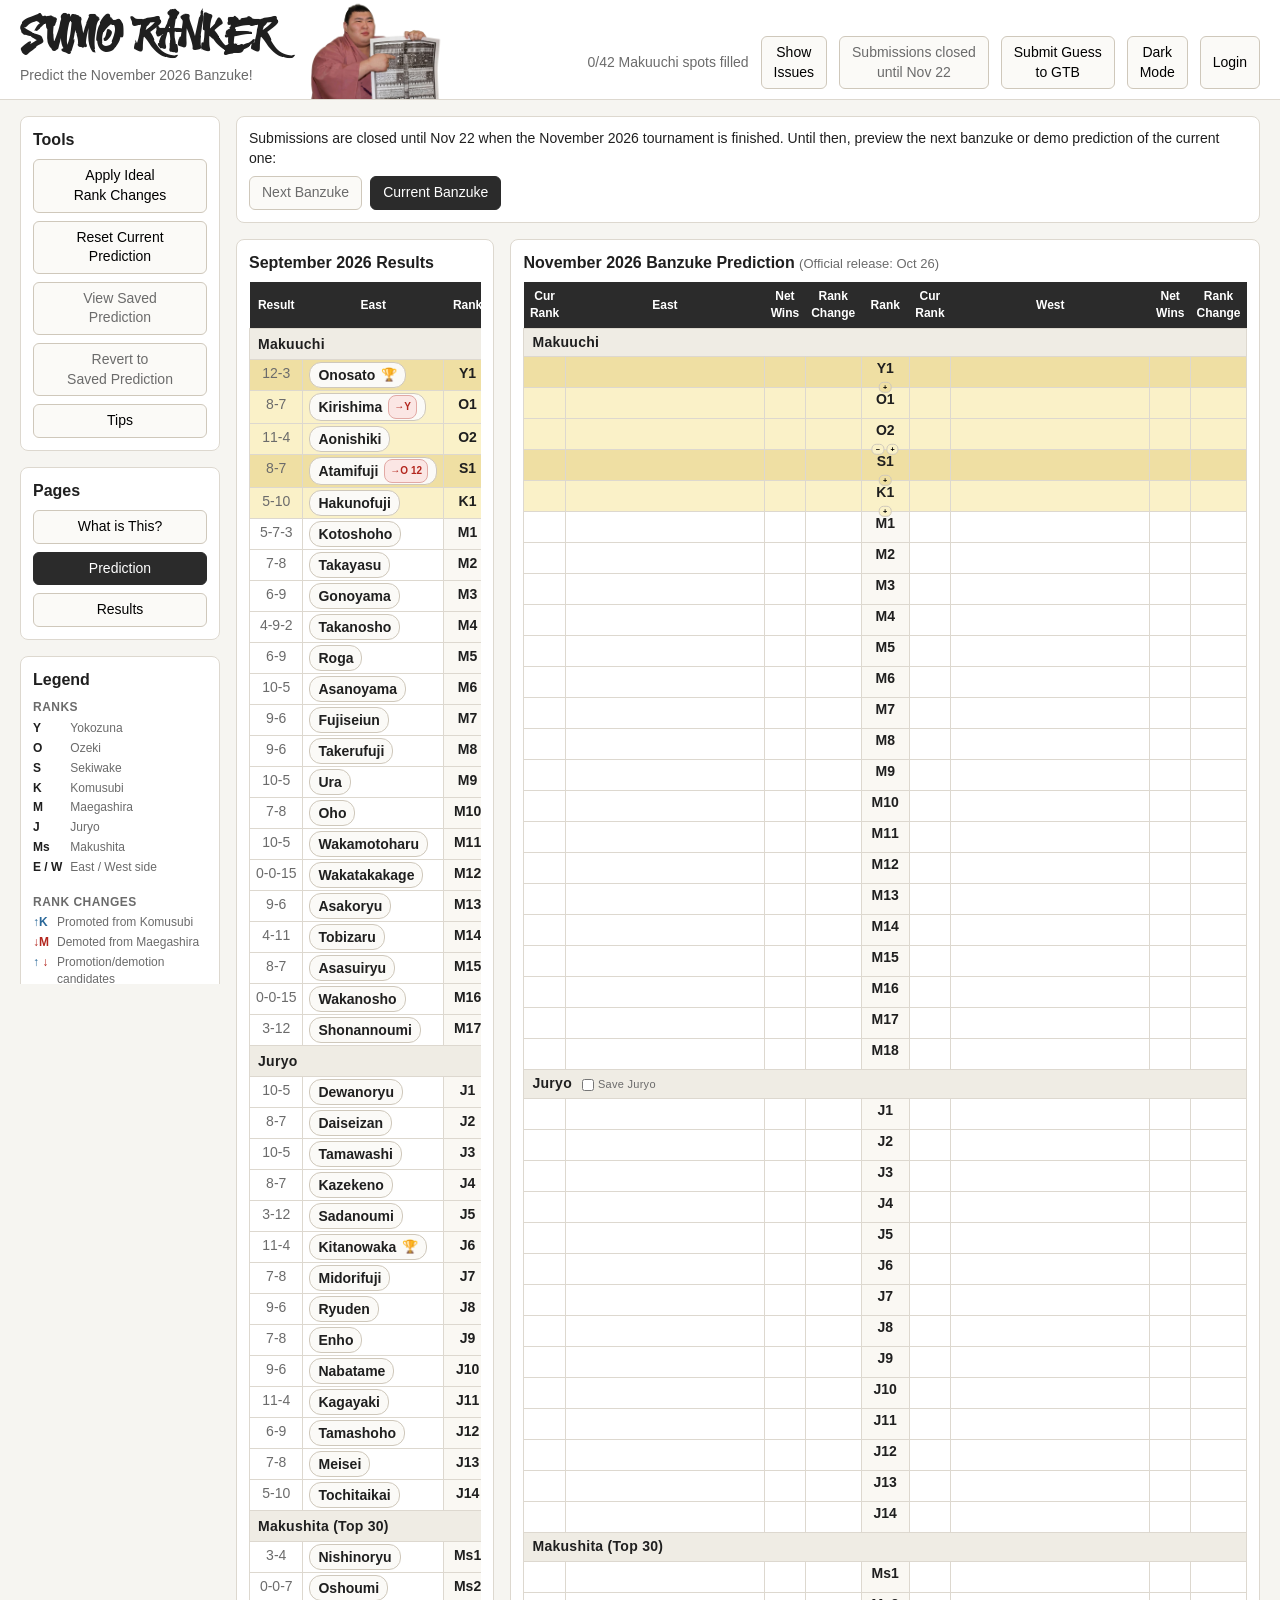
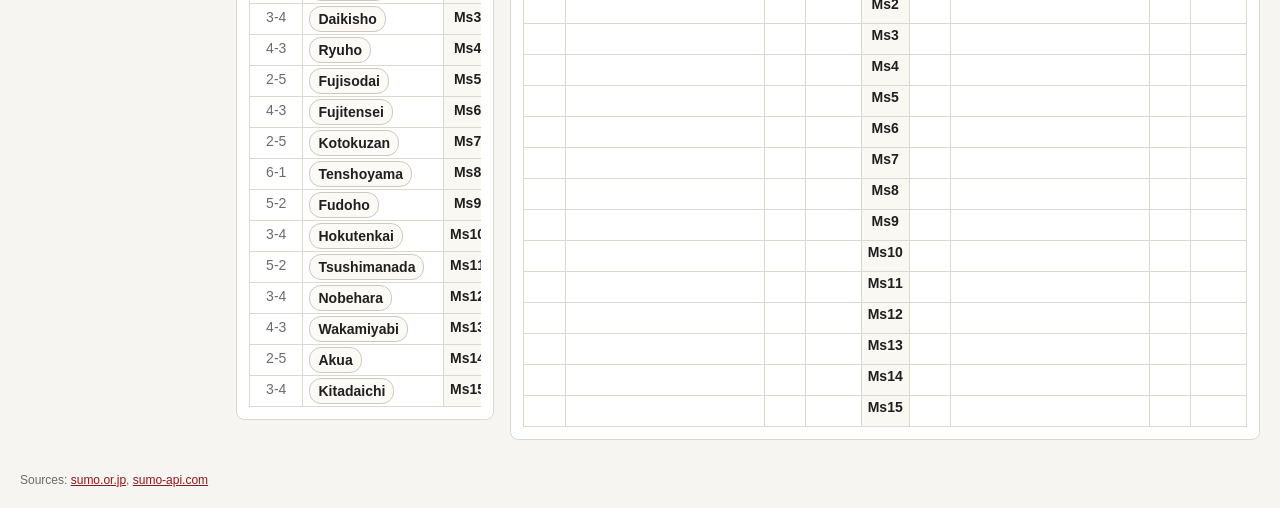
==== public/index.html @ 9f06ca38 "Check Juryo with Save Juryo on; count line; Makushita (Top 30) label With Save Juryo ticked, Save Gu" ====
<!doctype html>
<html lang="en" class="loading">
<head>
  <meta charset="utf-8">
  <meta name="viewport" content="width=device-width, initial-scale=1">
  <title>Sumo Ranker</title>
  <link rel="icon" type="image/jpeg" href="resources/images/banzuke_permission_favicon.jpeg">
  <link rel="stylesheet" href="css/app.css">
  <script>
    // Apply the saved theme before first paint so dark mode never flashes light.
    try { if (localStorage.getItem('theme') === 'dark') document.documentElement.classList.add('dark'); } catch (e) {}
  </script>
</head>
<body>
  <header class="topbar">
    <div>
      <h1>SUMO RANKER</h1>
      <p id="subtitle">Loading…</p>
    </div>
    <div class="banner-wrap">
      <img class="banner-photo" src="resources/images/atami_banzuke.png" alt="">
    </div>
    <div class="controls">
      <span id="summary" class="summary"></span>
      <span id="submitted-note" class="submitted-note" hidden></span>
      <button id="issues-toggle" type="button" aria-pressed="false">Show<br>Issues</button>
      <button id="submit" type="button">Save<br>Guess</button>
      <div class="gtb-wrap">
        <button id="submit-guess" type="button" aria-expanded="false" aria-controls="gtb-box">Submit Guess<br>to GTB</button>
        <div id="gtb-box" class="panel popover" hidden>
          <p class="gtb-title">Auto-fill picks into the GTB Form:</p>
          <ol class="gtb-steps">
            <li>Drag this link to your browser's bookmark bar:
              <div class="gtb-bookmarklet-line"><a id="gtb-bookmarklet" class="bookmarklet" href="#">Fill GTB Form</a></div>
              <span id="gtb-bookmarklet-hint" class="form-error" hidden>Drag the link instead of clicking it; it only works on the GTB form.</span>
            </li>
            <li>Open the <a id="gtb-open" href="https://sumodb.sumogames.de/gtb/GTBEntry.aspx" title="Opens the GTB entry form with your picks in a new tab" target="_blank" rel="noopener noreferrer">GTB Form</a></li>
            <li>Click the bookmark to auto-fill</li>
            <li>Delete the bookmark</li>
          </ol>
          <p class="or">or</p>
          <p class="gtb-title">Manually enter picks into the GTB Form:</p>
          <ol class="gtb-steps">
            <li>Open the <a href="https://sumodb.sumogames.de/gtb/GTBEntry.aspx" title="Opens the GTB entry form in a new tab" target="_blank" rel="noopener noreferrer">GTB Form</a></li>
            <li>Enter picks</li>
          </ol>
        </div>
      </div>
      <button id="theme-toggle" type="button" aria-pressed="false">Dark<br>Mode</button>
      <div class="register-wrap">
        <button id="register" type="button">Login</button>
        <div id="register-box" class="panel popover" hidden>
          <form id="register-form">
            <label for="shikona">Your shikona</label>
            <div class="row">
              <input id="shikona" type="text" maxlength="30" autocomplete="nickname" required>
              <button type="submit">Save</button>
            </div>
            <span id="register-error" class="form-error"></span>
          </form>
          <div id="account" class="account" hidden>
            <div id="account-out">
              <p class="hint">Optional: sign in to keep your shikona and predictions across every device.</p>
              <button id="google-signin" type="button" class="wide">Sign in with Google</button>
              <p class="or">or</p>
              <form id="email-form">
                <input id="email" type="email" autocomplete="email" placeholder="Email" required>
                <input id="password" type="password" autocomplete="current-password" placeholder="Password" minlength="6" required>
                <div class="row">
                  <button type="submit">Sign in</button>
                  <button id="email-create" type="button">Create account</button>
                  <button id="email-reset" type="button" class="link">Forgot?</button>
                </div>
              </form>
            </div>
            <div id="account-in" hidden>
              <span id="account-who" class="hint"></span>
              <button id="signout" type="button" class="link">Sign out</button>
            </div>
            <span id="account-msg" class="form-error"></span>
          </div>
        </div>
      </div>
    </div>
  </header>

  <main id="app" class="panels">
    <aside class="sidebar">
      <div class="panel tools" data-view="predict">
        <h2>Tools</h2>
        <button id="apply-ideal" type="button">Apply&nbsp;Ideal<br>Rank&nbsp;Changes</button>
        <button id="reset" type="button">Reset Current Prediction</button>
        <button id="view-saved" type="button" aria-pressed="false">View Saved<br>Prediction</button>
        <button id="revert" type="button">Revert to<br>Saved Prediction</button>
        <button id="tips" type="button" aria-expanded="false" aria-controls="tips-box">Tips</button>
      </div>
      <div class="panel pages">
        <h2>Pages</h2>
        <button id="view-about" type="button" data-view-button="about">What is This?</button>
        <button id="view-predict" type="button" data-view-button="predict">Prediction</button>
        <button id="view-results" type="button" data-view-button="results">Results</button>
      </div>
      <div class="panel past" data-view="results" hidden>
        <h2>Past Banzuke</h2>
        <p id="past-none" class="hint" hidden>No historic banzuke - welcome to the inaugural Banzuke Guesser competition!</p>
        <select id="past-year" aria-label="Year" hidden></select>
        <select id="past-basho" aria-label="Tournament" hidden></select>
      </div>
      <div class="panel legend" data-view="predict">
        <h2>Legend</h2>
        <h3>Ranks</h3>
        <dl>
          <dt>Y</dt><dd>Yokozuna</dd>
          <dt>O</dt><dd>Ozeki</dd>
          <dt>S</dt><dd>Sekiwake</dd>
          <dt>K</dt><dd>Komusubi</dd>
          <dt>M</dt><dd>Maegashira</dd>
          <dt>J</dt><dd>Juryo</dd>
          <dt>Ms</dt><dd>Makushita</dd>
          <dt>E / W</dt><dd>East / West side</dd>
        </dl>
        <h3>Rank Changes</h3>
        <dl>
          <dt><span class="change up">↑K</span></dt><dd>Promoted from Komusubi</dd>
          <dt><span class="change down">↓M</span></dt><dd>Demoted from Maegashira</dd>
          <dt><span class="change up">↑</span> <span class="change down">↓</span></dt><dd>Promotion/demotion candidates</dd>
        </dl>
        <h3>Special Statuses</h3>
        <dl>
          <dt><span class="tag tag-yusho">🏆</span></dt><dd>Tournament winner</dd>
          <dt><span class="tag tag-kadoban">KB</span></dt><dd>Kadoban Ozeki: a losing record this tournament results in demotion</dd>
          <dt><span class="tag tag-tsunatori">→Y</span></dt><dd>Yokozuna run: tournament win or win-equivalent as ozeki in the previous basho; another this tournament yields eligibility for promotion</dd>
          <dt><span class="tag tag-ozeki-run">→O <i>n</i></span></dt><dd>Ozeki run: <i>n</i> wins this basho reaches the target 33 wins over three basho at sanyaku typically required for promotion</dd>
          <dt><span class="tag tag-ozeki-return">↪O 10</span></dt><dd>Ozeki demoted due to injury can obtain ozeki re-promotion with 10 wins</dd>
          <dt><span class="tag tag-komusubi-force">→S 11</span></dt><dd>New sekiwake slot forced by 11+ wins at komusubi even if no existing slot is available</dd>
          <dt><span class="tag tag-maegashira-force">→K <i>n</i></span></dt><dd>New komusubi slot forced by 8+ wins at M1 or 10+ wins at M2 even if no existing slot is available</dd>
          <dt><span class="tag tag-suspended">SUS</span></dt><dd>Suspended</dd>
          <dt><span class="tag tag-retired">Retired</span></dt><dd>Retired</dd>
          <dt><span class="tag tag-met">→O 11</span></dt><dd>Blue: Achieved Target</dd>
          <dt><span class="tag tag-missed">→O 11</span></dt><dd>Red: Missed Target</dd>
        </dl>
      </div>
    </aside>
    <div id="mode-bar" class="panel mode-bar" data-view="predict" hidden>
      <p id="mode-text"></p>
      <div class="mode-buttons" role="group" aria-label="Prediction mode">
        <button type="button" data-mode="next" aria-pressed="false">Next Banzuke</button>
        <button type="button" data-mode="current" aria-pressed="true" class="active">Current Banzuke</button>
      </div>
    </div>
    <section class="panel" data-view="predict">
      <h2><span id="basho-name">Previous</span> <span id="basho-label">Results</span> <span id="records-note" class="release-note"></span></h2>
      <div class="table-wrap"><table id="previous" class="banzuke previous"></table></div>
    </section>
    <section class="panel" data-view="predict">
      <h2><span id="guess-name">Next</span> Banzuke Prediction <span id="release-note" class="release-note"></span></h2>
      <div class="table-wrap"><table id="guess" class="banzuke guess"></table></div>
    </section>
    <section class="panel about" data-view="about" hidden>
      <div class="about-section">
        <div class="about-text">
          <h2>What is this Site?</h2>
          <p>This site is a tool to assist sumo fans playing Guess the Banzuke (GTB), where we predict what the new wrestler rankings will be after a tournament finishes. Wrestlers (called "rikishi") are all ranked from #1 on down prior to every tournament in a big list called a banzuke.</p>
          <p>The rankings are ultimately subjective decisions by the Japanese Sumo Association. There are some general rules used however, and this app assists with calculations and highlighting information relevant to these rules, in addition to providing a convenient interface for organizing picks.</p>
          <p>The picks made here can be copied to the GTB site, which is the centralized place of competition.</p>
          <p>This site also supports its own submissions and scoring in the Results page, since picks are already here I figured might as well. The scoring system used is slightly different from GTB.</p>        </div>
        <figure class="about-media">
          <img src="resources/images/Banzuke.jpg" alt="An official banzuke" data-height="1">
          <figcaption>An official banzuke</figcaption>
        </figure>
      </div>
      <div class="about-section">
        <div class="about-text">
          <h2>Sumo Rankings Explained, Briefly</h2>
          <p>There are 6 ranked divisions in sumo, with most fan focus on the top division: Makuuchi. The ranks at the top of makuuchi are special "titled" ranks (yokozuna, ozeki, sekiwake, komusubi). The rest of the slots are the standard rank-and-file ranks, called maegashira, which form the bulk of the division (30+ out of 42 total).</p>
          <p>Each row of the banzuke has two rikishi slots: East and West. The East slot is considered a half step up from its West slot, otherwise there's not much modern significance. Example: Maegashira 1 East &gt; Maegashira 1 West &gt; Maegashira 2 East.</p>
          <p>A new banzuke is created after each tournament based on the performances of each rikishi.</p>
        </div>
        <figure class="about-media">
          <img src="resources/images/sumo_ranks.jpeg" alt="Sumo ranks diagram">
        </figure>
      </div>
      <div class="about-section">
        <div class="about-text">
          <h2>The Main Rule of Rank Change</h2>
          <p>The main principle of forming the new banzuke is that if a rikishi wins more than they lose they should move up the banzuke, and if they lose more than they win they should move down the banzuke. Each rikishi has 15 bouts in a tournament, so there aren't ties (absences are treated as losses). Furthermore, the more winning you do the more you should move up, and vice versa.</p>
          <p>So, the general calculation is that you take a rikishi's net wins in the past tournament and you ideally move up or down by that number of rows. Moving west to east / east to west is considered half a row, so a 8-7 rikishi (+1 net wins) at Maegashira #4 East (M4E) should move to Maegashira #3 East (M3E). A 5-10 rikishi (-5 net wins) at M2W should move to M7W.</p>
          <p>However, using this system there are constantly gaps and conflicts. For example, if there's a 8-7 rikishi at M4E and a 9-6 rikishi at M6E, both of these rikishi are supposed to land at M3E. Only one rikishi can hold a slot, so it's up to the Association to decide which of them gets it and what to do with the other guy — it could be under-promotion, over-promotion, and in some cases rikishi simply stay where they already are.</p>
          <p>It can also be the case that a slot has no rikishi naturally fall into it. For example, if a rikishi should mathematically be in M2W, but there's no other rikishi available to put in M1W, they may get over-promoted to that slot to make ensure there's not a gap.</p>
        </div>
        <figure class="about-media">
          <img src="resources/images/banzuke_collision.png" alt="Rank change conflict">
          <figcaption>Rank change conflict</figcaption>
        </figure>
      </div>
      <div class="about-section">
        <div class="about-text">
          <h2>Special Rules</h2>
          <p>The more you move up the titled ranks (sanyaku) the more the normal rules start to go out the window. Below are a few of the main rules, but remember that most "rules" aren't concrete, more like guidelines, and this isn't a comprehensive list:</p>
          <ul>
            <li>Makuuchi always contains 42 rikishi. Each tournament an equal number of rikishi join from and drop down to the second highest division, Juryo.</li>
            <li>There must be at least 2 komusubi and 2 sekiwake. If these slots get vacated, lower rank rikishi may move up into them like normal. If these slots aren't vacated, rikishi hoping for promotion here may need to achieve a higher level of performance than normal to force a new slot open.</li>
            <li>In order to reach ozeki, a rikishi generally needs 33 wins across 3 consecutive tournaments at the rank of sekiwake or komusubi.</li>
            <li>In order to reach yokozuna, a rikishi generally needs back-to-back tournament wins at the rank of ozeki. A "win-equivalent" performance is generally accepted to count as one of the two required wins.</li>
            <li>Rikishi falling from high ranks (the top 16) and those with full absences due to injury often get a bit softer drops than the math would indicate.</li>
          </ul>
        </div>
        <figure class="about-media">
          <img src="resources/images/ozeki_promotion.png" alt="Ozeki promotion ceremony">
          <figcaption>Ozeki promotion ceremony</figcaption>
        </figure>
      </div>
    </section>
    <section class="results" data-view="results" hidden>
      <div class="panel">
        <h2 id="actual-title">Banzuke</h2>
        <p id="actual-empty" class="hint" hidden></p>
        <div class="table-wrap"><table id="actual-banzuke" class="banzuke compare"></table></div>
      </div>
      <div class="panel">
        <h2 id="my-title">My Prediction</h2>
        <p id="my-empty" class="hint" hidden></p>
        <div class="table-wrap"><table id="my-banzuke" class="banzuke compare"></table></div>
      </div>
      <div class="panel">
        <h2>My Results</h2>
        <dl id="my-score" class="score"></dl>
        <h3>Leaderboard</h3>
        <div class="table-wrap"><table id="leaderboard" class="leaderboard"></table></div>
      </div>
      <div class="panel">
        <h2 id="other-title">Community Prediction</h2>
        <p id="other-hint" class="hint">Click a shikona in the leaderboard to see that prediction.</p>
        <div class="table-wrap"><table id="other-banzuke" class="banzuke compare"></table></div>
      </div>
    </section>
  </main>

  <div id="tips-box" class="panel tips-box" role="dialog" aria-label="Tips" hidden>
    <h2>Rikishi Placement</h2>
    <ul>
      <li><b>Placing rikishi:</b> drag a name from the Results table into a prediction slot, or tap the name and then tap the slot.</li>
      <li><b>Unplace:</b> drag or tap them back onto the Results table.</li>
      <li><b>Conflicts:</b> several rikishi can share a slot until you reconcile them; the ↑/↓ rows hold promotion/demotion candidates for you to reconcile as well.</li>
      <li><b>+ / −</b> on a sanyaku rank adds or removes a row of that rank.</li>
      <li><b>Profiles:</b> double-click a name for the rikishi's profile and rank history.</li>
      <li><b>Autosave:</b> changes are stored in your browser cache automatically on any change so they're not lost on refresh/ browser closure.</li>
    </ul>
    <h2>Tool Buttons</h2>
    <ul>
      <li><b>Apply Ideal Rank Changes:</b> places every unplaced rikishi by their net wins, leaving conflicts for you. Already placed rikishi aren't moved. Unavailable in Next Banzuke mode, since records aren't final.</li>
      <li><b>Reset Current Guesses:</b> clears every placement.</li>
      <li><b>View Saved Prediction:</b> swaps the results table for your last saved prediction, with every slot where it differs from your current guesses outlined in blue on your prediction. <b>View Tournament Results</b> switches back.</li>
      <li><b>Revert to Saved Guesses:</b> replaces your current guesses with your last saved prediction.</li>
    </ul>
    <h2>Banner Buttons</h2>
    <ul>
      <li><b>Show Issues:</b> outlines what would block Save Guess: shared slots, rikishi left in ↑ rows, gaps, fewer than 2 Sekiwake or 2 Komusubi, and a Makuuchi headcount other than 42. With <b>Save Juryo</b> ticked, Juryo is checked too: 28 rikishi, no shared slots or gaps, and nobody left in the Maegashira/Juryo ↑↓ row.</li>
      <li><b>Save Guess:</b> submits your prediction for scoring on the Results page. Tick <b>Save Juryo</b> next to the Juryo header to save your Juryo guesses too: they're compared with the real banzuke on the Results page but not scored or sent to GTB.</li>
      <li><b>Submit Guess to GTB:</b> steps to get your prediction into the Guess the Banzuke competition.</li>
      <li><b>Login:</b> sets the shikona needed to Save Guess; optional sign-in keeps it on every device. Not needed for Submit Guess to GTB.</li>
    </ul>
  </div>

  <footer class="foot">
    Sources: <a href="https://www.sumo.or.jp/EnHonbashoBanzuke/index/">sumo.or.jp</a>, <a href="https://sumo-api.com/">sumo-api.com</a>
  </footer>

  <script type="module" src="js/main.js"></script>
</body>
</html>
---- public/css/app.css ----
/* Display face for the "SUMO RANKER" title only (h1). */
@font-face {
  font-family: "Harukaze";
  src: url("../resources/fonts/Harukaze.ttf") format("truetype");
  font-display: swap;
}

@font-face {
  font-family: "JapanBrush";
  src: url("../resources/fonts/JAPAB___.TTF") format("truetype");
  font-display: swap;
}

:root {
  --bg: #f6f5f1;
  --panel: #ffffff;
  --ink: #1f1f1f;
  --muted: #6b6b6b;
  --line: #ddd8cf;
  --head: #2b2b2b;
  --accent: #8a1c1c;
  --up: #2a6899;
  --down: #b3261e;
  --same: #6b6b6b;
  --up-bg: #e1ebf3;
  --down-bg: #fbe6e4;
  --up-border: #9db7c9;
  --down-border: #e2a9a4;
  --issue: #e0605a; /* Show Issues outline: a lighter red than --down */
  --diff: #3b82f6; /* View Saved Prediction outline */
  --gold-bg: #efdfa3; /* a darker shade of --bronze-bg */
  --bronze-bg: #faf1c8; /* a lighter shade of --gold-bg, no longer an orange bronze */
  --gold: #b8962a;
  --gold-dark: #9a7b1e;
  --bronze: #d4af37;
  --bronze-dark: #a8842a;
  --over: #ffe9a8;
  --candidates-bg: #eef3f7;
  --demotion-bg: #fbeeed;
  --chip: #fbfaf7;
  --chip-border: #cfc8bb;
  --selected: #dbeafe;
  --line-h: 26px;
}

/* Dark mode (toggled by adding `dark` to <html>; see installThemeToggle in js/main.js). Almost
   everything is driven by the palette variables above, so the theme is mostly a matter of
   redefining them here; the handful of rules that hardcode a light colour get their own dark
   overrides lower down, tagged with "dark:" comments. */
:root.dark {
  --bg: #16181c;
  --panel: #1f2226;
  --ink: #e7e6e3;
  --muted: #9aa0a6;
  --line: #34383e;
  --head: #0f1114;
  --accent: #e0736b;
  --up: #6fb0e0;
  --down: #e07b72;
  --same: #9aa0a6;
  --up-bg: #1b2c3a;
  --down-bg: #3a201e;
  --up-border: #365167;
  --down-border: #6e3a35;
  --issue: #f2a09a;
  --diff: #60a5fa;
  --gold-bg: #2e2811;
  --bronze-bg: #3a3318;
  --gold: #b8962a;
  --gold-dark: #9c7d22;
  --bronze: #d4af37;
  --bronze-dark: #b8912f;
  --over: #4a3d16;
  --candidates-bg: #1d2b36;
  --demotion-bg: #35211f;
  --chip: #2a2e33;
  --chip-border: #454b52;
  --selected: #24405f;
}

* { box-sizing: border-box; }
body {
  margin: 0;
  font: 14px/1.4 -apple-system, BlinkMacSystemFont, "Segoe UI", Roboto, Helvetica, Arial, sans-serif;
  color: var(--ink);
  background: var(--bg);
  opacity: 1; transition: opacity .15s ease-in;
}
/* Keeps the page invisible (but laid out) until main.js has loaded everything and shows it all
   at once; js/main.js removes this class once the page is ready or has failed with an error. */
html.loading body { opacity: 0; transition: none; }
/* Same idea as the load pause above, but for the first Predict/Results view change: the content
   area is held invisible while the incoming page finishes its async work, then fades in. Scoped
   to #app so the header and its banner animation stay visible through the transition (js/main.js). */
#app { transition: opacity .15s ease-in; }
#app.buffering { opacity: 0; transition: none; }
h1 { margin: 0; font-family: "Harukaze", serif; font-size: 50px; line-height: 1.25; }
h2 { margin: 0 0 8px; font-size: 16px; }
/* The "(Official release: …)" note beside the prediction heading: same line, not bold. */
.release-note { font-weight: 400; color: var(--muted); font-size: 13px; }
p { margin: 4px 0; }
a { color: var(--accent); }

.topbar {
  display: flex; flex-wrap: wrap; gap: 12px; align-items: flex-end;
  padding: 7px 20px 10px; border-bottom: 1px solid var(--line); background: var(--panel);
}
/* Pull the subtitle up (negative overrides the global p top margin) to tighten the gap under the title. */
.topbar p { color: var(--muted); margin-top: -4px; }
/* Sized to fill the banner: the title text sets the banner's height, and this height matches it so
   the image spans top to bottom. Negative top/bottom margins matching .topbar's own padding cancel
   that padding out, landing the wrap's edges flush on the banner's actual top and bottom edges; the
   left margin adds a little breathing room between the title text and the image. overflow: hidden
   is what turns the slide animation into a slide "into"/"out of" the bottom border. */
.banner-wrap { height: 99px; margin: -7px 0 -10px 16px; overflow: hidden; position: relative; }
.banner-photo {
  height: 99px; width: auto; display: block;
  transition: transform .175s ease-in-out;
}
.banner-photo.banner-photo--sliding { transform: translateY(100%); }
.banner-photo.banner-photo--jump { transition: none; }
.controls { display: flex; gap: 12px; align-items: center; margin-left: auto; position: relative; }
/* Every banner button as tall as the tallest (the two-line ones), so a one-line label like "Saved"
   doesn't leave its button short. */
.controls > button { align-self: stretch; }
.summary { color: var(--muted); text-align: right; }
button, select, .button-link {
  font: inherit; padding: 6px 12px; border: 1px solid var(--chip-border); border-radius: 6px;
  background: var(--chip); cursor: pointer; white-space: pre-line;
}
/* dark: white text on every control (sidebar, banner, row +/- buttons); kept above button:disabled
   so disabled controls still fall through to the muted colour below. */
.dark button, .dark select, .dark .button-link { color: #fff; }
button:hover, .button-link:hover { background: #f0ede6; }
.dark button:hover, .dark .button-link:hover { background: #2f343a; } /* dark: hover */
button:disabled { cursor: default; color: var(--muted); background: var(--chip); }
button.button-error:disabled { color: var(--down); font-weight: 600; }
.button-link { display: inline-block; color: inherit; text-decoration: none; line-height: 1.4; text-align: center; }

/* Save Guess: the "Saved! … come back <date>" note, on a line of its own above the banner buttons
   (out of the flow, in the space the banner photo leaves above them). Register: the button
   (showing the shikona once registered) and the popover under it with the shikona field and the
   sign-in forms. */
.submitted-note {
  position: absolute; right: 0; bottom: calc(100% + 4px);
  color: var(--muted); font-size: 12px; white-space: nowrap; text-align: right;
}
/* align-self: stretch makes the wrap as tall as the tallest control in the row (the two-line
   Submit buttons); the register button, as a flex child, stretches to fill it, so the login
   button matches its neighbours' height. */
.register-wrap { position: relative; align-self: stretch; display: flex; }
#register { flex: 1; }
/* Bold once the button shows the user's shikona rather than the plain "Login" label. */
#register.has-shikona { font-weight: 700; }
.popover { position: absolute; right: 0; top: calc(100% + 6px); z-index: 20; width: 300px; box-shadow: 0 4px 12px rgba(0, 0, 0, .15); }
.popover label { display: block; font-weight: 600; margin-bottom: 6px; }
.popover .row { display: flex; gap: 6px; align-items: center; }
.popover input { flex: 1; min-width: 0; width: 100%; font: inherit; padding: 5px 8px; border: 1px solid var(--chip-border); border-radius: 6px; }
.popover .hint { margin: 0 0 8px; }
.popover button.wide { width: 100%; }
.popover button.link { border: 0; background: none; padding: 0 4px; color: var(--accent); text-decoration: underline; }
.popover button.link:disabled { color: var(--muted); }
.account { border-top: 1px solid var(--line); margin-top: 8px; padding-top: 10px; }
.account[hidden], #account-out[hidden], #account-in[hidden] { display: none; }
.popover .or { margin: 6px 0; text-align: center; color: var(--muted); font-size: 12px; }
#email-form { display: flex; flex-direction: column; gap: 6px; }
#account-in { display: flex; gap: 8px; align-items: baseline; flex-wrap: wrap; }
.form-error { display: block; min-height: 1.4em; margin-top: 4px; color: var(--down); font-size: 12px; font-weight: 600; }
.form-error.ok { color: var(--muted); }
.form-error[hidden] { display: none; }

/* Submit Guess to GTB: the button stays highlighted while its drop-down of auto-fill steps is open. */
.gtb-wrap { position: relative; display: flex; }
#submit-guess.open { background: #f0ede6; }
.dark #submit-guess.open { background: #2f343a; } /* dark: matches hover */
#gtb-box p { margin: 0 0 6px; color: var(--ink); } /* not the muted .topbar p subtitle style */
#gtb-box .gtb-title { font-weight: 600; }
#gtb-box .or { margin: 8px 0; text-align: center; color: var(--muted); }
.gtb-steps { margin: 0; padding-left: 24px; }
.gtb-steps li { margin-bottom: 4px; }
.gtb-steps li::marker { content: counter(list-item) ") "; }
.gtb-bookmarklet-line { margin: 4px 0 0 16px; }

/* Tools > Tips: a box centred over the page. It lives outside #app, clear of the sticky sidebar
   and table headers, so nothing paints over it. */
.tips-box {
  position: fixed; z-index: 30; top: 50%; left: 50%; transform: translate(-50%, -50%);
  width: min(480px, calc(100vw - 24px)); max-height: calc(100vh - 48px); overflow-y: auto;
  box-shadow: 0 8px 28px rgba(0, 0, 0, .3);
}
.tips-box ul { margin: 0; padding-left: 20px; }
.tips-box h2 { margin-top: 12px; }
.tips-box li { margin-bottom: 6px; line-height: 1.45; }
.tips-box li:last-child { margin-bottom: 0; }

/* About view: four text+image sections stacked vertically. */
.about { grid-column: 2 / -1; }
/* The Fill GTB Form bookmarklet: styled as a pill so it reads as something to drag. */
.bookmarklet { display: inline-block; padding: 1px 10px; border: 1px dashed var(--line); border-radius: 999px; font-weight: 600; cursor: grab; }
.about-section { display: grid; grid-template-columns: 1fr 1fr; gap: 32px; align-items: start; margin-bottom: 32px; }
.about-section:last-child { margin-bottom: 0; }
.about-text h2 { margin: 0 0 8px; }
.about-text p { margin: 0 0 8px; }
.about-text p:last-child { margin-bottom: 0; }
.about-text ul { margin: 8px 0 0; padding-left: 20px; }
.about-text li { margin-bottom: 6px; line-height: 1.5; }
.about-media { margin: 0; overflow: hidden; }
.about-media img { width: 100%; height: auto; max-width: 100%; border-radius: 4px; display: block; object-fit: contain; }
.about-media figcaption { font-size: 12px; color: var(--muted); margin-top: 6px; text-align: center; }
@media (max-width: 800px) { .about-section { grid-template-columns: 1fr; } }

/* Results view: banzuke vs prediction on top, my score + leaderboard and a clicked prediction below. */
.results { grid-column: 2 / -1; display: grid; grid-template-columns: 1fr 1fr; gap: 16px; align-items: start; }
.results[hidden] { display: none; }
.results h3 { margin: 14px 0 6px; font-size: 13px; color: var(--muted); text-transform: uppercase; letter-spacing: .04em; }
.chip.correct { background: var(--up-bg); border-color: var(--up-border); color: var(--up); cursor: default; }
.chip.wrong { background: var(--down-bg); border-color: var(--down-border); color: var(--down); cursor: default; }
.banzuke.compare td { height: calc(var(--line-h) + 4px); }
.score { display: grid; grid-template-columns: auto 1fr; gap: 4px 12px; margin: 0; align-items: baseline; }
.score dt { font-weight: 600; color: var(--muted); }
.score dd { margin: 0; font-variant-numeric: tabular-nums; }
.score dd.total { font-weight: 700; }
table.leaderboard { border-collapse: collapse; width: 100%; font-variant-numeric: tabular-nums; }
.leaderboard th { background: var(--head); color: #fff; font-weight: 600; font-size: 12px; padding: 6px; text-align: center; }
.leaderboard td { border: 1px solid var(--line); padding: 3px 8px; text-align: center; }
.leaderboard td:nth-child(2) { text-align: left; }
.leaderboard tr.me td { background: var(--up-bg); }
.leaderboard td.total { font-weight: 700; }
/* Total Score / GTB Score headers: buttons that sort by that column, the active one arrowed. */
.leaderboard th button.sort { border: 0; background: none; padding: 0; color: inherit; font: inherit; cursor: pointer; }
.leaderboard th button.sort:hover { background: none; text-decoration: underline; }
.leaderboard th button.sort.active::after { content: " ▼"; }
.leaderboard caption { caption-side: bottom; padding: 8px; color: var(--muted); font-size: 12px; }
.leaderboard button.link { border: 0; background: none; padding: 0; color: var(--accent); font-weight: 600; text-decoration: underline; cursor: pointer; }
@media (max-width: 1200px) { .results { grid-column: 1 / -1; } }
@media (max-width: 1000px) { .results { grid-template-columns: 1fr; } }

.panels {
  /* Both banzuke size their East/West columns to their own content (no fixed cap — see the
     rikishi rules below), so neither compresses a name. The prediction column (max-content) is
     given priority: max-content tracks resolve before flexible ones, so it always claims the
     full width its columns need. The previous-results column (minmax(0, 1fr)) takes whatever's
     left; when space is genuinely short it shrinks and its own .table-wrap scrolls, rather than
     the prediction table shrinking or the page gaining a horizontal scrollbar. On a normal
     laptop/desktop there is room for both at full width, so neither actually scrolls. */
  display: grid; grid-template-columns: 200px minmax(0, 1fr) minmax(500px, max-content); gap: 16px;
  padding: 16px 20px 24px; align-items: start;
}
.panel { background: var(--panel); border: 1px solid var(--line); border-radius: 8px; padding: 12px; }

/* Sidebar (Tools + Legend): a narrow sticky column on wide screens, a full-width strip above the
   tables otherwise. */
.sidebar {
  position: sticky; top: 16px; max-height: calc(100vh - 32px); overflow-y: auto;
  display: flex; flex-direction: column; gap: 16px;
}
.tools, .pages { display: flex; flex-direction: column; gap: 8px; }
.tools h2, .pages h2 { margin-bottom: 0; }
.tools button, .pages button { width: 100%; }
.pages button.active { background: var(--head); color: #fff; border-color: var(--head); }
/* Apply Ideal Rank Changes in Next Banzuke mode: looks disabled; its tooltip says why. */
.tools button.unavailable { color: var(--muted); background: var(--chip); cursor: help; }
/* While submissions are closed: a bar above both banzuke picking the Current / Next Banzuke mode.
   It takes the first row beside the sidebar, which then spans both rows so the tables stay beside it. */
.mode-bar { grid-column: 2 / -1; display: flex; flex-wrap: wrap; align-items: center; gap: 8px 16px; }
.mode-bar p { margin: 0; flex: 0 1 auto; }
.mode-buttons { display: flex; gap: 8px; }
.mode-buttons button.active { background: var(--head); color: #fff; border-color: var(--head); }
.panels:has(> .mode-bar:not([hidden])) > .sidebar { grid-row: span 2; }
.past { display: flex; flex-direction: column; gap: 8px; }
.past h2 { margin-bottom: 0; }
.past select { width: 100%; }
.past .hint { margin: 0; }
.panel[hidden], select[hidden] { display: none; }
.legend { font-size: 12px; }
.legend h3 { margin: 18px 0 4px; font-size: 12px; color: var(--muted); text-transform: uppercase; letter-spacing: .04em; }
.legend h2 + h3 { margin-top: 0; }
.legend dl { display: grid; grid-template-columns: auto 1fr; gap: 3px 8px; margin: 0; align-items: baseline; }
.legend dt { font-weight: 700; white-space: nowrap; }
.legend dd { margin: 0; color: var(--muted); }
@media (max-width: 1200px) {
  .panels { grid-template-columns: minmax(0, 1fr) minmax(560px, max-content); }
  .sidebar { position: static; max-height: none; overflow: visible; grid-column: 1 / -1; flex-direction: row; flex-wrap: wrap; align-items: flex-start; }
  .tools, .pages { flex-direction: row; flex-wrap: wrap; align-items: center; gap: 12px; align-self: flex-start; }
  .tools button, .pages button { width: auto; }
  .legend { flex: 1 1 360px; }
  .legend h3 { margin-top: 14px; }
  .legend dl { grid-template-columns: auto 1fr auto 1fr; }
  .mode-bar { grid-column: 1 / -1; }
  .panels:has(> .mode-bar:not([hidden])) > .sidebar { grid-row: auto; }
}
@media (max-width: 700px) { .legend dl { grid-template-columns: auto 1fr; } }
@media (max-width: 1000px) { .panels { grid-template-columns: 1fr; } }
.hint { color: var(--muted); font-size: 12px; margin-bottom: 8px; }
.table-wrap { overflow-x: auto; }

table.banzuke { border-collapse: collapse; width: 100%; font-variant-numeric: tabular-nums; }
.banzuke th {
  position: sticky; top: 0; z-index: 1;
  background: var(--head); color: #fff; font-weight: 600; font-size: 12px; padding: 6px 6px; text-align: center;
}
/* The guess table's two-word headers ("Cur Rank", "Net Wins", "Rank Change") wrap onto two lines
   at this width, making its header row taller than the previous table's single-line one.
   Thickening the previous table's header row to match keeps every row below it lined up between
   the two side-by-side tables in the Predict view. */
.banzuke th { height: 46px; }
.banzuke td { border: 1px solid var(--line); padding: 2px 6px; vertical-align: top; }
.banzuke td.rank { position: relative; text-align: center; font-weight: 700; white-space: nowrap; background: #faf8f3; width: 1%; }
.dark .banzuke td.rank { background: #23262b; } /* dark: rank cell */
.banzuke td.result, .banzuke td.cur-rank, .banzuke td.change-cell { text-align: center; white-space: nowrap; width: 1%; color: var(--muted); }
/* Floored, never capped, in both banzuke: the rikishi column grows to fit its widest chip
   (name + badges + Rank Change/Cur Rank numbers) so a name is never compressed or ellipsed.
   The grid above lets the prediction table claim that full width first and the previous table
   yield, so an uncapped guess column no longer squeezes the previous one into scroll mode. */
.banzuke td.rikishi { min-width: 120px; }
.banzuke tr.division td { background: #efece4; font-weight: 700; text-align: left; padding: 4px 8px; letter-spacing: .02em; }
.dark .banzuke tr.division td { background: #2b2f34; } /* dark: division header row */
/* The Juryo header's "Save Juryo" checkbox (saveJuryoToggle in banzuke.js). */
.banzuke tr.division .save-juryo { margin-left: 10px; vertical-align: middle; display: inline-flex; align-items: center; gap: 4px; font-size: 11px; font-weight: 400; color: var(--muted); cursor: pointer; }
.banzuke tr.division .save-juryo input { margin: 0; width: 12px; height: 12px; cursor: pointer; }
tr.sanyaku-gold td { background: var(--gold-bg); }
tr.sanyaku-bronze td { background: var(--bronze-bg); }
tr.sanyaku-gold td.rank { background: var(--gold-bg); }
tr.sanyaku-bronze td.rank { background: var(--bronze-bg); }
tr.sanyaku-gold td.slot.empty { background: var(--gold-bg); }
tr.sanyaku-bronze td.slot.empty { background: var(--bronze-bg); }
/* Temporary candidates row (see candidatesRow in banzuke.js): promotion half blue, demotion half red. */
tr.candidates td { background: var(--candidates-bg); border-top: 1px dashed var(--up); border-bottom: 1px dashed var(--up); }
tr.candidates td.demotion { background: var(--demotion-bg); border-top-color: var(--down); border-bottom-color: var(--down); }
tr.candidates td.rank { background: var(--candidates-bg); font-size: 16px; }
tr.candidates td.rank .up { color: var(--up); }
tr.candidates td.rank .down { color: var(--down); margin-left: 2px; }

.line { height: var(--line-h); line-height: 22px; }
.banzuke.previous td { height: calc(var(--line-h) + 4px); line-height: 22px; padding-top: 2px; padding-bottom: 2px; }
.banzuke.previous tr.division td { height: auto; }
.stack { display: flex; flex-direction: column; min-height: var(--line-h); }
.line { display: flex; align-items: center; justify-content: center; }
td.rikishi .line { justify-content: flex-start; }

.chip {
  display: inline-flex; align-items: center; gap: 6px; max-width: 100%;
  padding: 1px 8px; border: 1px solid var(--chip-border); border-radius: 12px; background: var(--chip);
  cursor: grab; user-select: none; white-space: nowrap;
}
.chip:active { cursor: grabbing; }
.chip .name { font-weight: 600; }
.chip.placed { opacity: .45; cursor: default; border-style: dashed; }
.chip.placed .dest { color: var(--accent); font-size: 11px; }
.chip.retired .name { text-decoration: line-through; }
.chip.dragging { opacity: .4; }
.chip.kind-up { background: var(--up-bg); }
.chip.kind-down { background: var(--down-bg); }
.chip.selected { background: var(--selected); border-color: #60a5fa; }
.tag { font-size: 10px; padding: 0 5px; border-radius: 8px; background: #e8dcc5; color: #5b4a2a; white-space: nowrap; }
.dark .tag { background: #4a4230; color: #ecdfc4; } /* dark: neutral badge */
/* Indicator badges (badges() in banzuke.js): neutral by default, then blue/red once the result decides them. */
.tag-yusho { background: none; padding: 0; font-size: 13px; line-height: 14px; }
.tag-kadoban, .tag-tsunatori, .tag-ozeki-run, .tag-ozeki-return, .tag-komusubi-force, .tag-maegashira-force, .tag-suspended, .tag-retired { background: #e6e2d8; color: #3a3a3a; font-weight: 700; }
/* dark: status badges */
.dark .tag-kadoban, .dark .tag-tsunatori, .dark .tag-ozeki-run, .dark .tag-ozeki-return, .dark .tag-komusubi-force, .dark .tag-maegashira-force, .dark .tag-suspended, .dark .tag-retired { background: #3a3e44; color: #d7dade; }
.tag-met { background: var(--up-bg); color: var(--up); border: 1px solid var(--up-border); }
.tag-missed { background: var(--down-bg); color: var(--down); border: 1px solid var(--down-border); }
/* dark: a met/missed badge also carries its neutral base class, whose .dark override above outranks
   .tag-met/.tag-missed on specificity; re-assert blue/red here so results read the same as in light. */
.dark .tag-met { background: var(--up-bg); color: var(--up); border-color: var(--up-border); }
.dark .tag-missed { background: var(--down-bg); color: var(--down); border-color: var(--down-border); }

td.slot.over, tbody.over td { background: var(--over) !important; }
/* View Saved Prediction: a Makuuchi slot where the saved prediction and the current guesses differ
   gets a blue outline round its four cells on the prediction (as Show Issues, which wins where
   both apply). */
.banzuke td.slot.diff { box-shadow: inset 0 2px 0 var(--diff), inset 0 -2px 0 var(--diff); }
.banzuke td.slot.diff.cur-rank { box-shadow: inset 2px 0 0 var(--diff), inset 0 2px 0 var(--diff), inset 0 -2px 0 var(--diff); }
.banzuke td.slot.diff.change-cell { box-shadow: inset -2px 0 0 var(--diff), inset 0 2px 0 var(--diff), inset 0 -2px 0 var(--diff); }
/* Show Issues: a slot breaking the save rules gets a red outline round its four cells (Cur Rank,
   rikishi, Net Wins, Rank Change) as one box; the count turns blue when full, red otherwise. */
.banzuke td.slot.issue { box-shadow: inset 0 2px 0 var(--issue), inset 0 -2px 0 var(--issue); }
.banzuke td.slot.issue.cur-rank { box-shadow: inset 2px 0 0 var(--issue), inset 0 2px 0 var(--issue), inset 0 -2px 0 var(--issue); }
.banzuke td.slot.issue.change-cell { box-shadow: inset -2px 0 0 var(--issue), inset 0 2px 0 var(--issue), inset 0 -2px 0 var(--issue); }
.summary.complete { color: var(--up); font-weight: 600; }
.summary.incomplete { color: var(--down); font-weight: 600; }
.drag-active td.slot, .selecting td.slot { cursor: copy; }
.selecting tbody[data-dropzone="previous"] { outline: 2px dashed #60a5fa; outline-offset: -2px; }

.change { font-weight: 700; }
.change.up { color: var(--up); }
.change.down { color: var(--down); }
.change.same { color: var(--same); }
.change .sub { color: var(--muted); font-weight: 400; }

.drag-ghost {
  position: fixed; z-index: 1000; pointer-events: none; white-space: nowrap;
  display: inline-flex; align-items: center; gap: 8px;
  padding: 3px 10px; border-radius: 12px;
  background: var(--chip); border: 1px solid var(--chip-border);
  box-shadow: 0 2px 6px rgba(0, 0, 0, .18);
}
.drag-ghost[hidden] { display: none; }
.ghost-name { font-weight: 600; font-size: 13px; }
.ghost-sep { align-self: stretch; width: 1px; background: var(--chip-border); opacity: .6; }
.ghost-change { font-weight: 700; font-size: 13px; }
.ghost-change.up { color: var(--up); }
.ghost-change.down { color: var(--down); }
.ghost-change.same { color: var(--same); }
.ghost-change-sub { color: var(--muted); font-weight: 400; }

/* Sits on the border shared with the next row, out of normal flow, so it never affects row
   height and every rank label stays vertically centered the same way. */
.rank-controls {
  position: absolute; left: 50%; bottom: 0; transform: translate(-50%, 50%);
  display: flex; gap: 2px; z-index: 2;
}
.rank-controls .row-btn {
  padding: 0 3.2px; font-size: 7.2px; line-height: 9.6px; border-radius: 4.8px;
}
.rank-controls .row-btn-gold { background: var(--gold-bg); }
.rank-controls .row-btn-bronze { background: var(--bronze-bg); }
.rank-controls .row-btn-gold:hover { background: var(--gold); }
.rank-controls .row-btn-bronze:hover { background: var(--bronze); }

.foot { padding: 8px 20px 20px; color: var(--muted); font-size: 12px; }

/* ---- Rikishi profile popup (profile.js) ---------------------------------- */
.profile-backdrop { position: fixed; inset: 0; z-index: 900; background: rgba(0, 0, 0, .28); }
.profile-popup {
  position: fixed; z-index: 901; overflow: auto; padding: 16px;
  box-shadow: 0 8px 28px rgba(0, 0, 0, .3);
}
.profile-close {
  position: absolute; top: 8px; right: 8px; width: 26px; height: 26px; padding: 0;
  display: flex; align-items: center; justify-content: center; line-height: 1;
  font-size: 18px; border-radius: 50%; border: 1px solid var(--chip-border);
  background: var(--chip); color: var(--ink); cursor: pointer;
}
.profile-close:hover { background: var(--line); }
.profile-loading, .profile-error { color: var(--muted); margin: 4px 24px 4px 0; }

.profile-head { display: flex; gap: 16px; align-items: flex-start; margin-right: 24px; }
.profile-photo {
  width: 135px; height: 237px; flex: none; object-fit: cover;
  border: 1px solid var(--line); border-radius: 6px; background: var(--bg);
}
.profile-photo--missing { display: flex; align-items: center; justify-content: center; color: var(--muted); }
.profile-facts { flex: 1; min-width: 0; }
.profile-name { margin: 0 0 8px; font-size: 22px; }
.profile-name a { color: var(--ink); text-decoration: none; }
.profile-name a:hover { text-decoration: underline; }
.profile-name-ja { color: var(--muted); font-weight: 400; }

.profile-fields { display: grid; grid-template-columns: max-content 1fr; gap: 3px 12px; margin: 0; }
.profile-fields dt { color: var(--muted); font-size: 12px; font-weight: 600; }
.profile-fields dd { margin: 0; font-size: 13px; }

.profile-history { margin-top: 16px; }
.profile-history h3 { margin: 0 0 6px; font-size: 14px; }
.profile-history-table { width: 100%; border-collapse: collapse; font-size: 12px; }
.profile-history-table th {
  position: sticky; top: 0; z-index: 1; text-align: left; padding: 4px 8px;
  background: var(--head); color: #fff; font-weight: 600; white-space: nowrap;
}
.profile-history-table td { border: 1px solid var(--line); padding: 3px 8px; white-space: nowrap; }
.profile-history-table tr.mak td { background: var(--bronze-bg); }
.profile-history-table tr.top td { background: var(--gold-bg); }

@media (max-width: 560px) {
  .profile-photo { width: 96px; height: 168px; }
  .profile-name { font-size: 18px; }
}

/* ---- Phones -------------------------------------------------------------------------------
   Everything below applies only at phone width, so desktop and tablet are untouched. The page
   reads top to bottom: title + banner, header buttons, Tools | Pages, the previous banzuke, the
   prediction, then the Legend. Tables too wide for the screen are scaled down by fitTables
   (js/fit.js) rather than scrolled sideways. */
@media (max-width: 640px) {
  .topbar { padding: 6px 12px 10px; gap: 8px 0; align-items: center; }
  .topbar > div:first-child { flex: 1; min-width: 0; }
  h1 { font-size: 30px; }
  /* Negative top margin matches the topbar's top padding so the photo stays flush with the top edge. */
  .banner-wrap { height: 64px; margin: -6px 0 0 12px; align-self: flex-start; }
  .banner-photo { height: 64px; }

  /* Header controls on their own row: status text on a full-width line, then the five buttons
     sharing the row equally. The popovers anchor to this row so they span the screen. */
  .controls { flex-basis: 100%; margin-left: 0; flex-wrap: wrap; gap: 6px; position: relative; align-items: stretch; }
  .summary, .submitted-note { flex-basis: 100%; max-width: none; text-align: center; }
  .submitted-note { position: static; white-space: normal; } /* its own line above the buttons, in the flow */
  .summary:empty { display: none; }
  .summary { order: 1; } /* below the buttons */
  #issues-toggle, #submit, .gtb-wrap, #theme-toggle, .register-wrap { flex: 1 1 0; }
  .controls button { font-size: 12px; padding: 5px 4px; }
  .gtb-wrap, .register-wrap { position: static; }
  #submit-guess { flex: 1; }
  .popover { left: 0; right: 0; width: auto; }

  /* Sidebar boxes join the main grid so the Legend can drop below the tables; Tools and Pages
     (or Pages and Past Banzuke on Results) sit side by side at equal height. */
  .release-note { display: block; }
  .panels { grid-template-columns: 1fr 1fr; padding: 12px 12px 20px; gap: 12px; }
  .sidebar { display: contents; }
  .panels > *, .legend { grid-column: 1 / -1; }
  .tools, .pages, .past { grid-column: auto; align-self: stretch; flex-direction: column; align-items: stretch; gap: 8px; }
  .tools button, .pages button { width: 100%; }
  .panels:has(.tools[hidden]):has(.past[hidden]) .pages { grid-column: 1 / -1; }
  .past { order: -1; } /* Results: Past Banzuke to the left of Pages */
  .legend { order: 1; flex: none; }
  .legend dl { grid-template-columns: auto 1fr; }

  /* Compact tables. The header height that lines the two tables up side by side isn't needed here. */
  .banzuke th { height: auto; font-size: 10px; padding: 4px 2px; }
  .banzuke td { padding: 2px 3px; }
  .banzuke td.rikishi { min-width: 0; }
  .banzuke .chip { font-size: 12px; padding: 1px 6px; gap: 4px; }
  .leaderboard th { padding: 4px 3px; }
  .leaderboard td { padding: 3px 4px; }
}
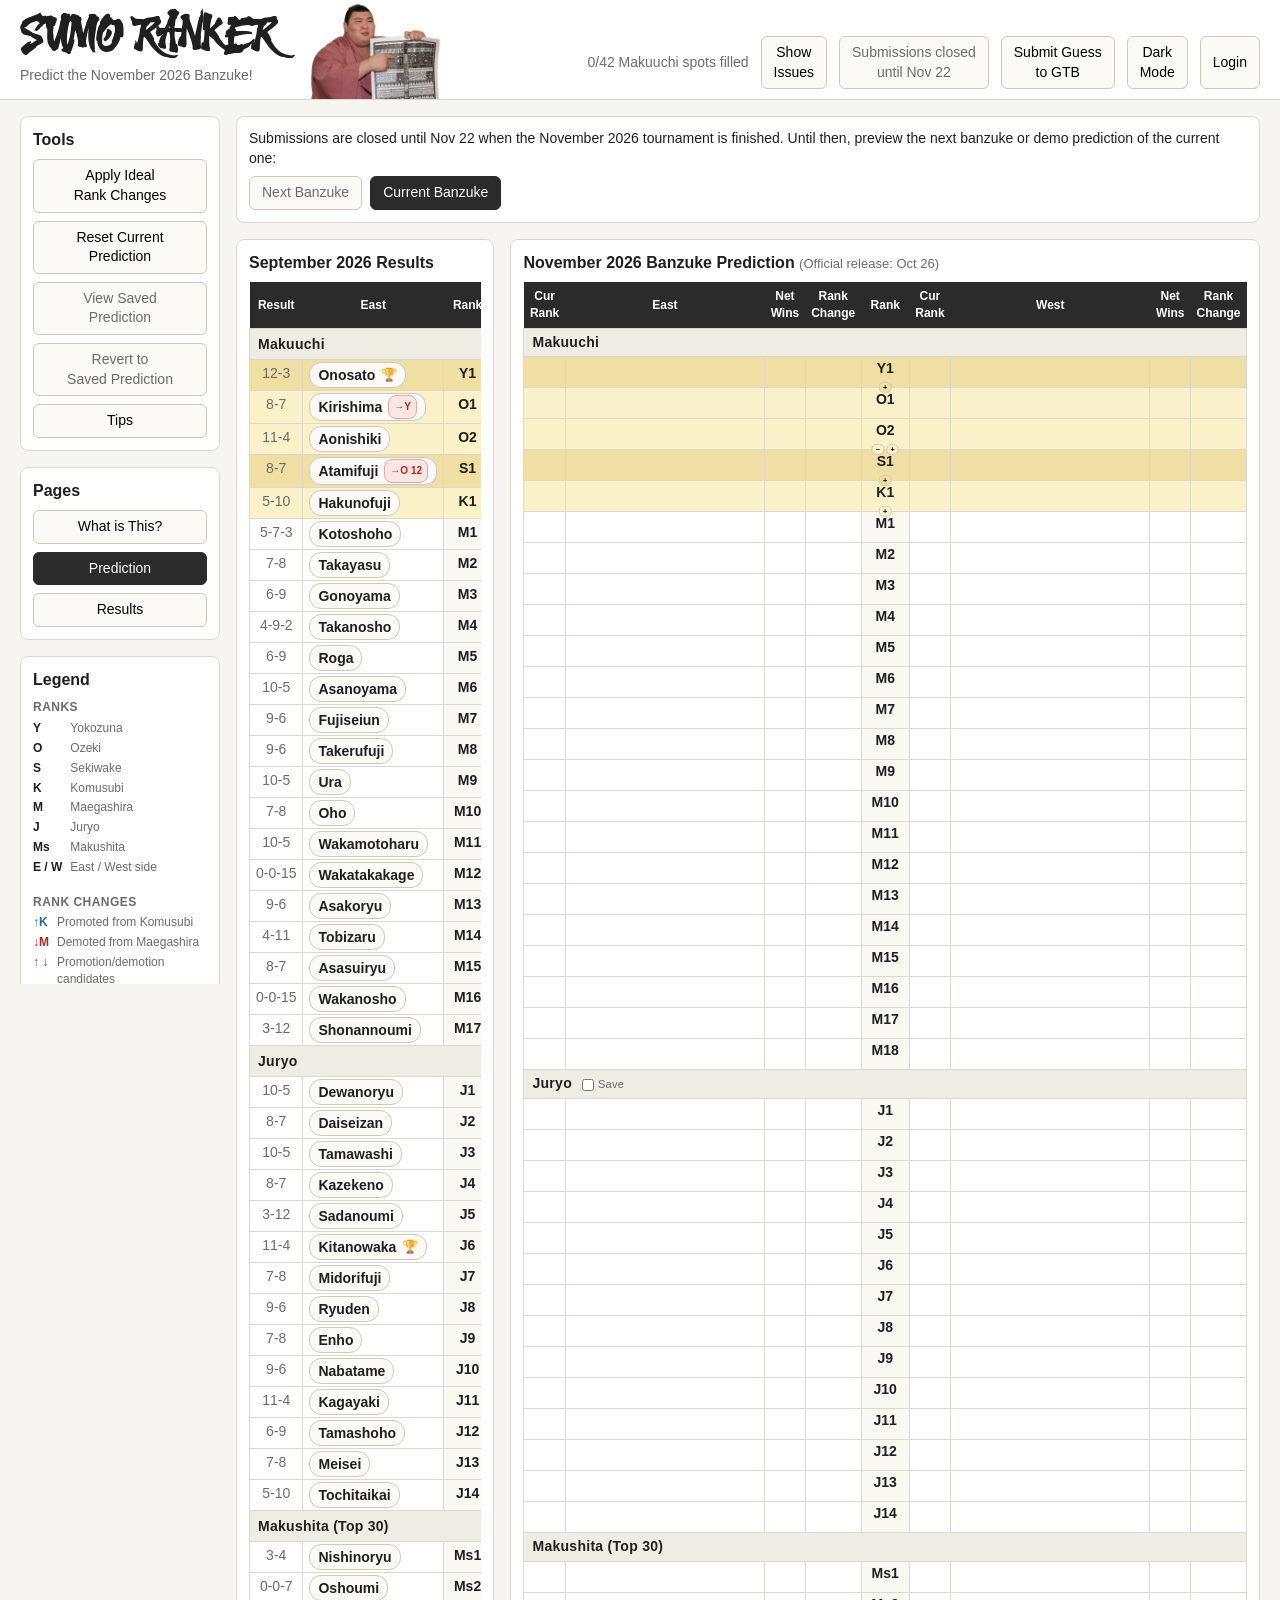
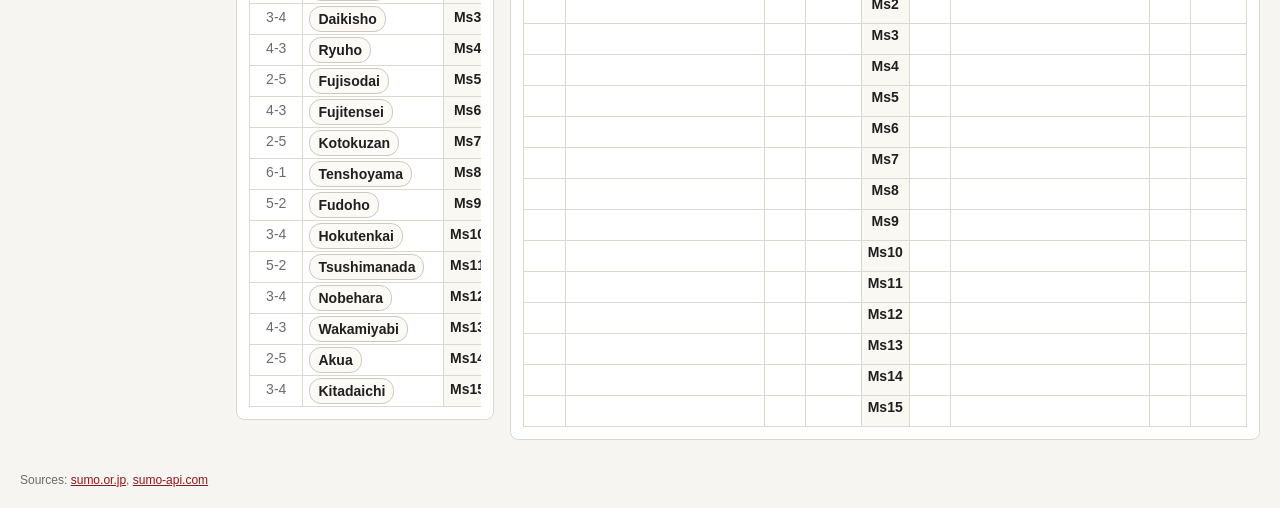
==== commit 024a19bf: "Label the Juryo header checkbox Save; pin its default to off Co-Authored-By: Claude Opus 5.5 <norepl" ====
--- a/public/index.html
+++ b/public/index.html
@@ -255,8 +255,8 @@
     </ul>
     <h2>Banner Buttons</h2>
     <ul>
-      <li><b>Show Issues:</b> outlines what would block Save Guess: shared slots, rikishi left in ↑ rows, gaps, fewer than 2 Sekiwake or 2 Komusubi, and a Makuuchi headcount other than 42. With <b>Save Juryo</b> ticked, Juryo is checked too: 28 rikishi, no shared slots or gaps, and nobody left in the Maegashira/Juryo ↑↓ row.</li>
-      <li><b>Save Guess:</b> submits your prediction for scoring on the Results page. Tick <b>Save Juryo</b> next to the Juryo header to save your Juryo guesses too: they're compared with the real banzuke on the Results page but not scored or sent to GTB.</li>
+      <li><b>Show Issues:</b> outlines what would block Save Guess: shared slots, rikishi left in ↑ rows, gaps, fewer than 2 Sekiwake or 2 Komusubi, and a Makuuchi headcount other than 42. With <b>Save</b> ticked next to the Juryo header, Juryo is checked too: 28 rikishi, no shared slots or gaps, and nobody left in the Maegashira/Juryo ↑↓ row.</li>
+      <li><b>Save Guess:</b> submits your prediction for scoring on the Results page. Tick <b>Save</b> next to the Juryo header to save your Juryo guesses too: they're compared with the real banzuke on the Results page but not scored or sent to GTB.</li>
       <li><b>Submit Guess to GTB:</b> steps to get your prediction into the Guess the Banzuke competition.</li>
       <li><b>Login:</b> sets the shikona needed to Save Guess; optional sign-in keeps it on every device. Not needed for Submit Guess to GTB.</li>
     </ul>
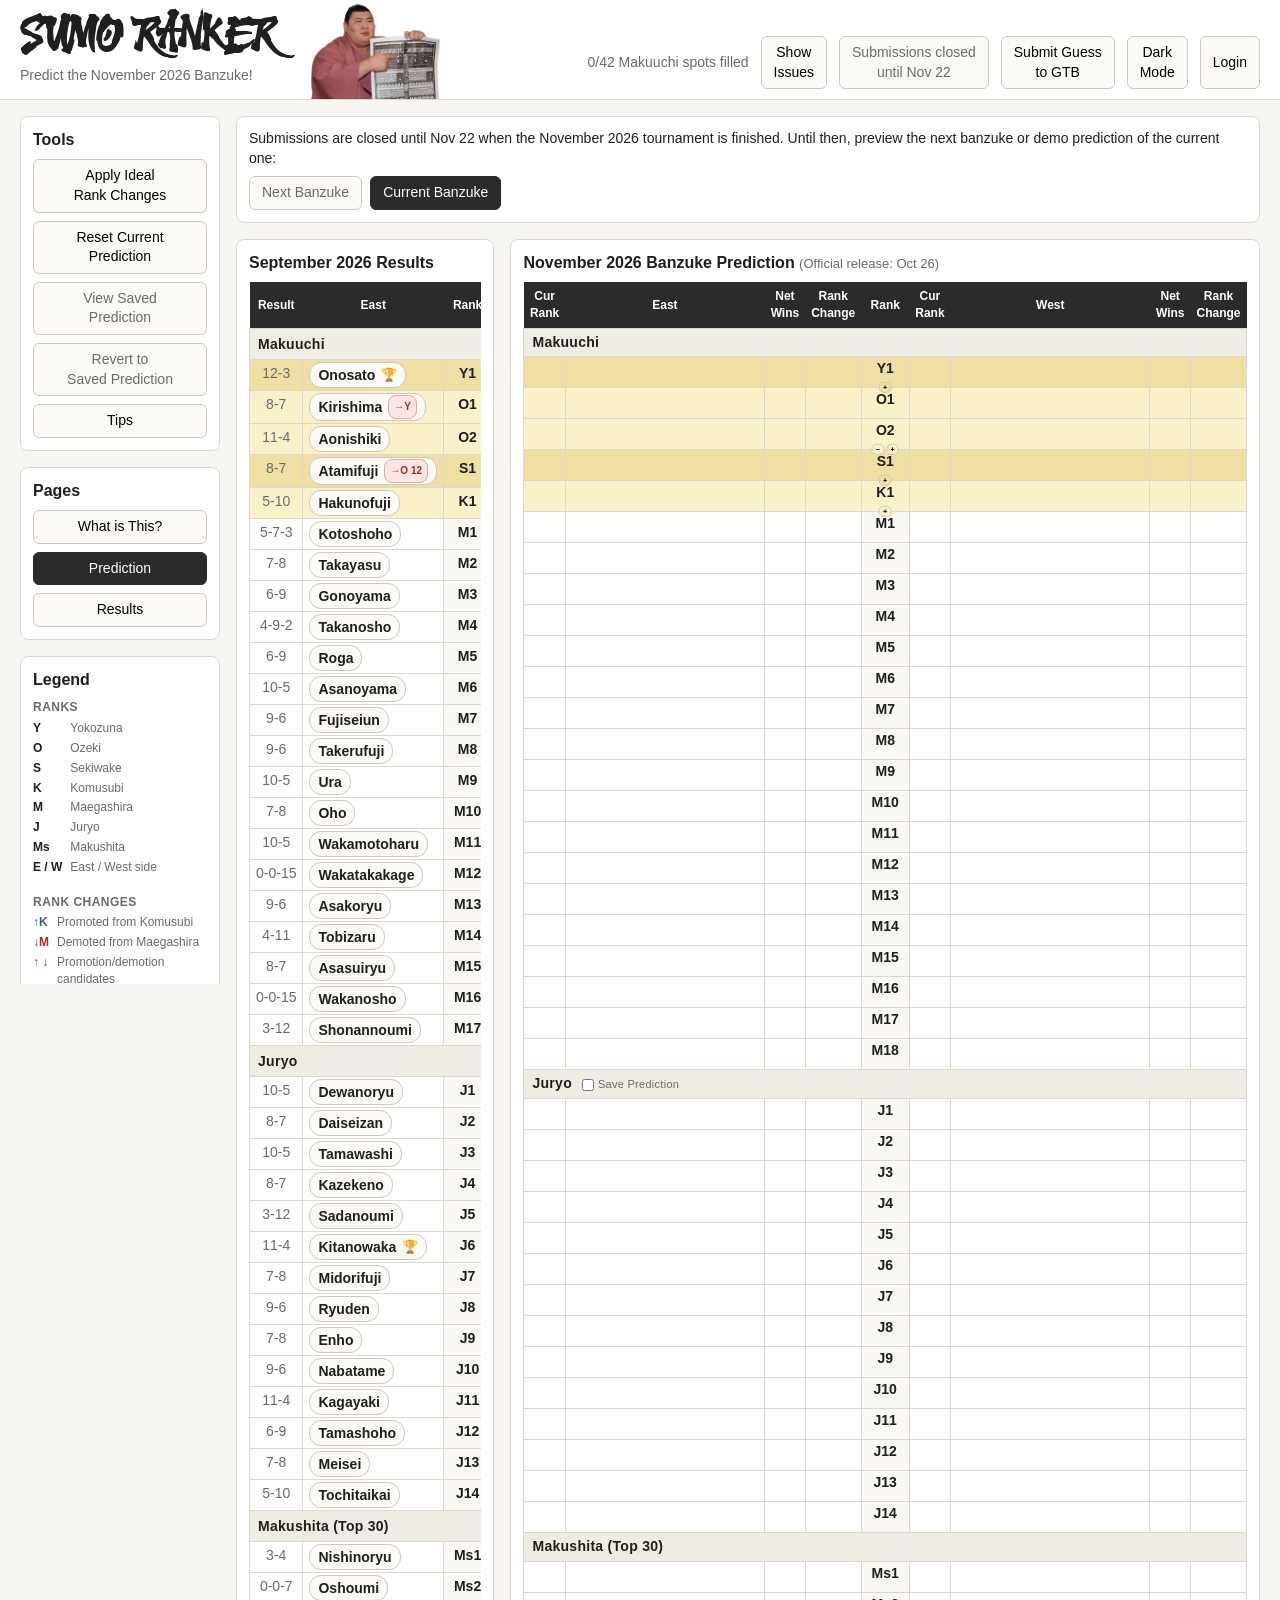
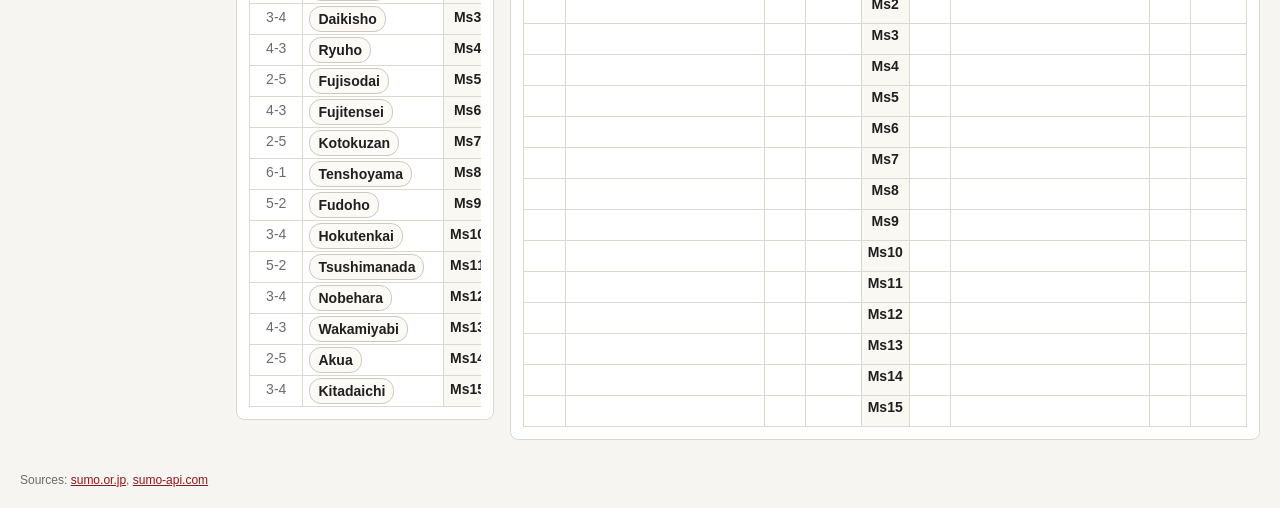
==== commit 85a66225: "Label the Juryo header checkbox Save Prediction Co-Authored-By: Claude Opus 5.5 <noreply@anthropic.c" ====
--- a/public/index.html
+++ b/public/index.html
@@ -255,8 +255,8 @@
     </ul>
     <h2>Banner Buttons</h2>
     <ul>
-      <li><b>Show Issues:</b> outlines what would block Save Guess: shared slots, rikishi left in ↑ rows, gaps, fewer than 2 Sekiwake or 2 Komusubi, and a Makuuchi headcount other than 42. With <b>Save</b> ticked next to the Juryo header, Juryo is checked too: 28 rikishi, no shared slots or gaps, and nobody left in the Maegashira/Juryo ↑↓ row.</li>
-      <li><b>Save Guess:</b> submits your prediction for scoring on the Results page. Tick <b>Save</b> next to the Juryo header to save your Juryo guesses too: they're compared with the real banzuke on the Results page but not scored or sent to GTB.</li>
+      <li><b>Show Issues:</b> outlines what would block Save Guess: shared slots, rikishi left in ↑ rows, gaps, fewer than 2 Sekiwake or 2 Komusubi, and a Makuuchi headcount other than 42. With <b>Save Prediction</b> ticked next to the Juryo header, Juryo is checked too: 28 rikishi, no shared slots or gaps, and nobody left in the Maegashira/Juryo ↑↓ row.</li>
+      <li><b>Save Guess:</b> submits your prediction for scoring on the Results page. Tick <b>Save Prediction</b> next to the Juryo header to save your Juryo guesses too: they're compared with the real banzuke on the Results page but not scored or sent to GTB.</li>
       <li><b>Submit Guess to GTB:</b> steps to get your prediction into the Guess the Banzuke competition.</li>
       <li><b>Login:</b> sets the shikona needed to Save Guess; optional sign-in keeps it on every device. Not needed for Submit Guess to GTB.</li>
     </ul>
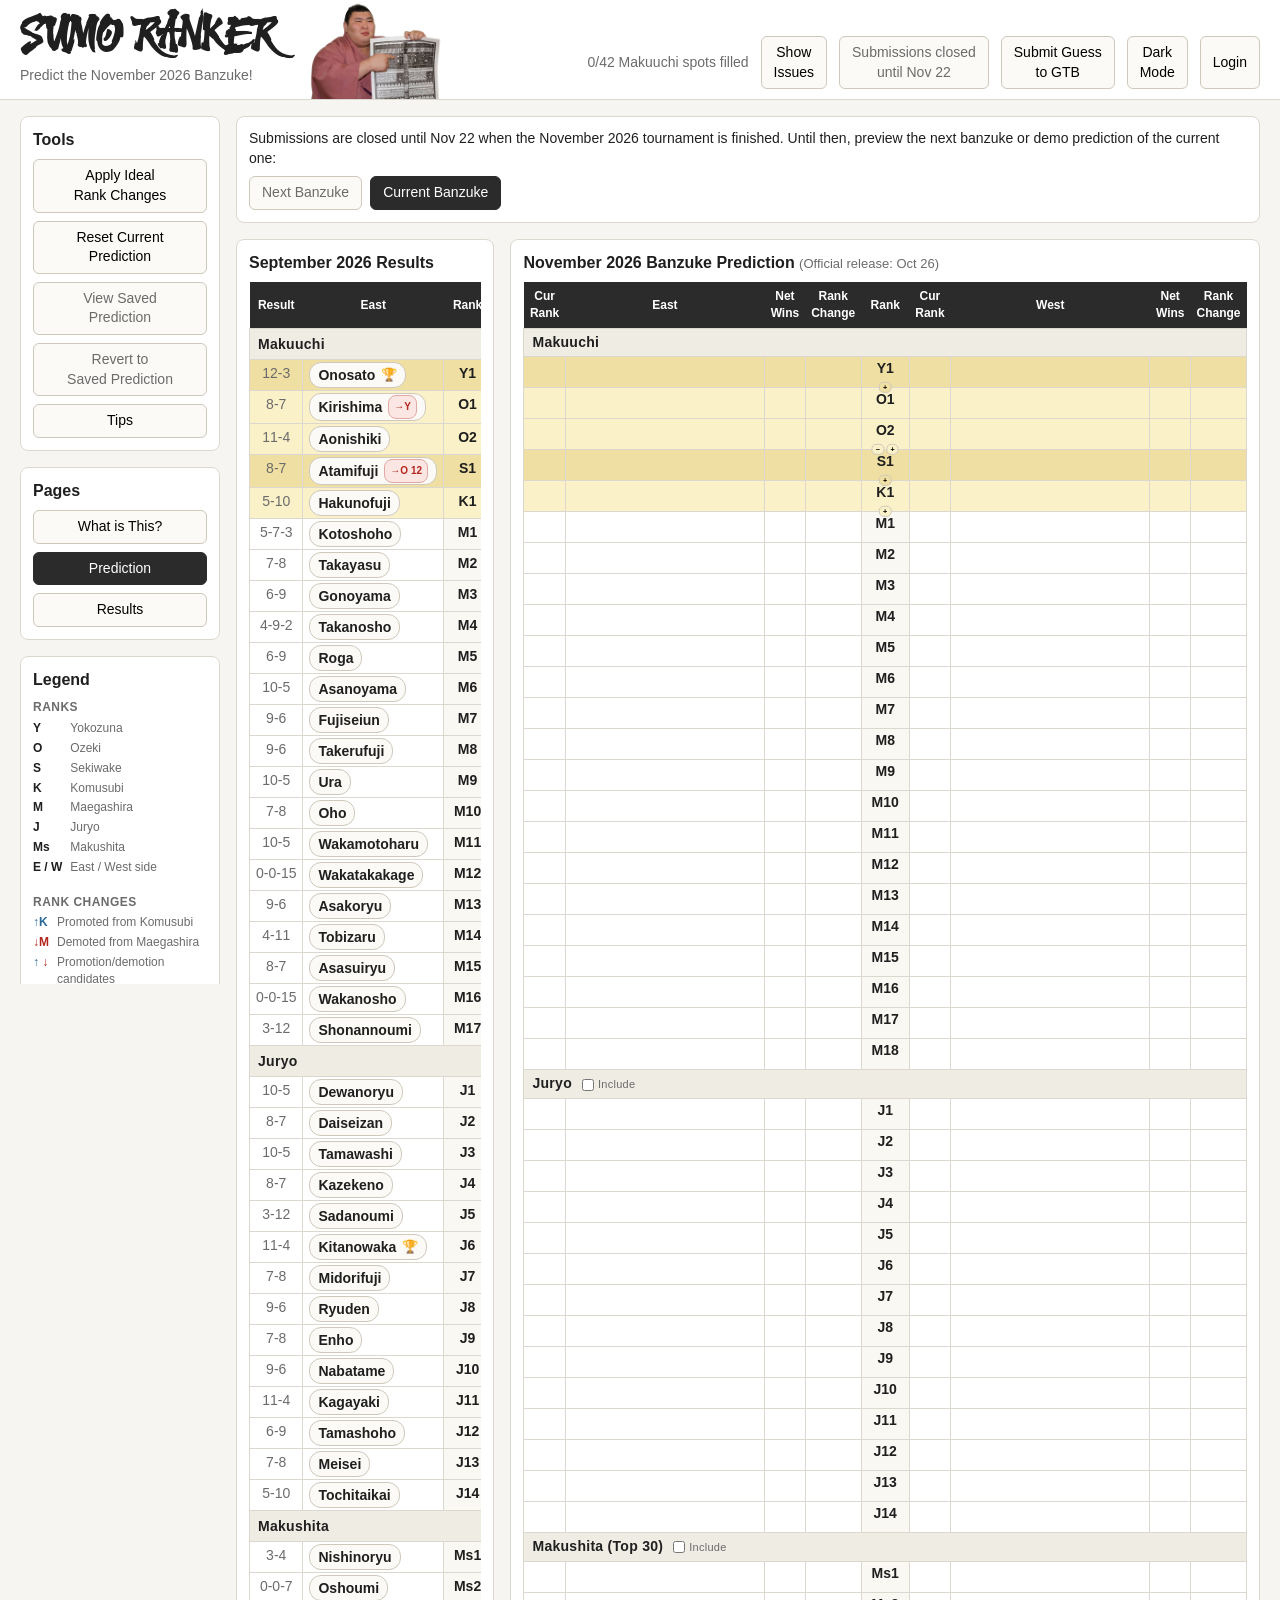
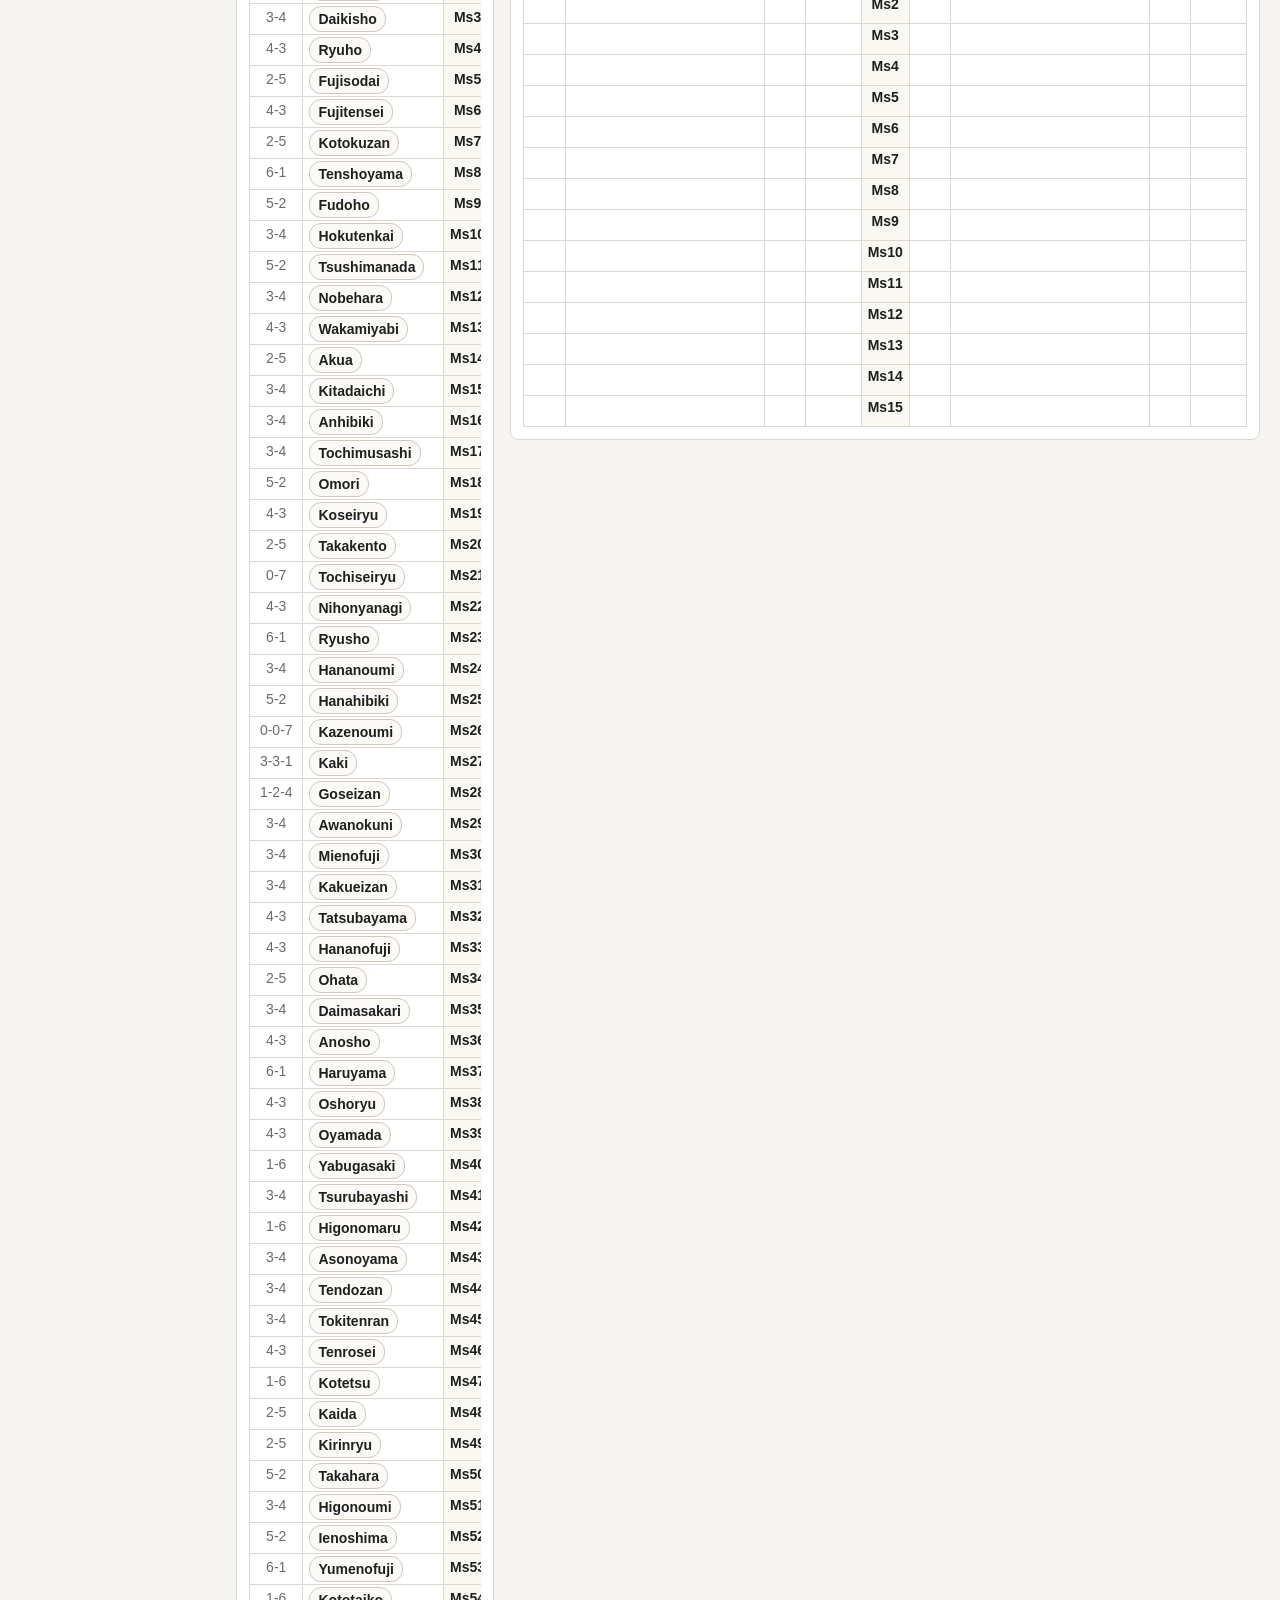
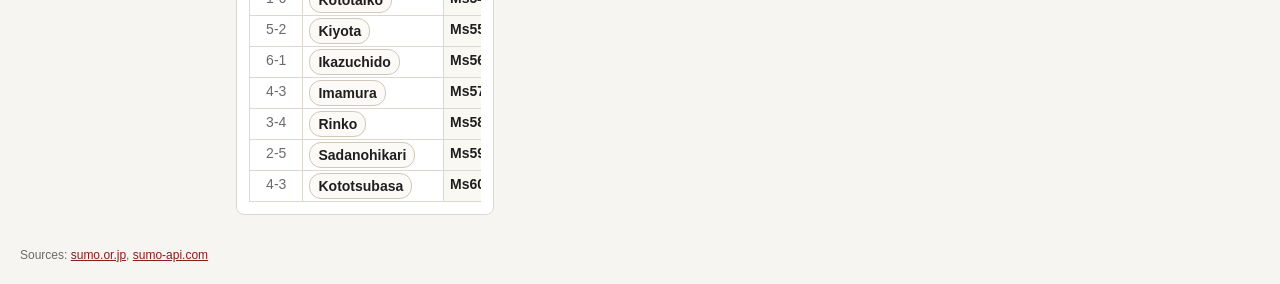
==== commit 7b299562: "Show all of Makushita in the results, add Makushita rules and an Include box Results and live files " ====
--- a/public/index.html
+++ b/public/index.html
@@ -129,7 +129,7 @@
         <dl>
           <dt><span class="tag tag-yusho">🏆</span></dt><dd>Tournament winner</dd>
           <dt><span class="tag tag-kadoban">KB</span></dt><dd>Kadoban Ozeki: a losing record this tournament results in demotion</dd>
-          <dt><span class="tag tag-tsunatori">→Y</span></dt><dd>Yokozuna run: tournament win or win-equivalent as ozeki in the previous basho; another this tournament yields eligibility for promotion</dd>
+          <dt><span class="tag tag-tsunatori">→Y</span></dt><dd>Yokozuna run: tournament win or "win-equivalent" as ozeki in the previous basho; another this tournament yields eligibility for promotion</dd>
           <dt><span class="tag tag-ozeki-run">→O <i>n</i></span></dt><dd>Ozeki run: <i>n</i> wins this basho reaches the target 33 wins over three basho at sanyaku typically required for promotion</dd>
           <dt><span class="tag tag-ozeki-return">↪O 10</span></dt><dd>Ozeki demoted due to injury can obtain ozeki re-promotion with 10 wins</dd>
           <dt><span class="tag tag-komusubi-force">→S 11</span></dt><dd>New sekiwake slot forced by 11+ wins at komusubi even if no existing slot is available</dd>
@@ -201,7 +201,7 @@
             <li>Makuuchi always contains 42 rikishi. Each tournament an equal number of rikishi join from and drop down to the second highest division, Juryo.</li>
             <li>There must be at least 2 komusubi and 2 sekiwake. If these slots get vacated, lower rank rikishi may move up into them like normal. If these slots aren't vacated, rikishi hoping for promotion here may need to achieve a higher level of performance than normal to force a new slot open.</li>
             <li>In order to reach ozeki, a rikishi generally needs 33 wins across 3 consecutive tournaments at the rank of sekiwake or komusubi.</li>
-            <li>In order to reach yokozuna, a rikishi generally needs back-to-back tournament wins at the rank of ozeki. A "win-equivalent" performance is generally accepted to count as one of the two required wins.</li>
+            <li>In order to reach yokozuna, a rikishi generally needs back-to-back tournament wins at the rank of ozeki. A runner-up performance with 12 or more wins is often accepted to count as one of the two required wins.</li>
             <li>Rikishi falling from high ranks (the top 16) and those with full absences due to injury often get a bit softer drops than the math would indicate.</li>
           </ul>
         </div>
@@ -248,15 +248,15 @@
     </ul>
     <h2>Tool Buttons</h2>
     <ul>
-      <li><b>Apply Ideal Rank Changes:</b> places every unplaced rikishi by their net wins, leaving conflicts for you. Already placed rikishi aren't moved. Unavailable in Next Banzuke mode, since records aren't final.</li>
+      <li><b>Apply Ideal Rank Changes:</b> places every unplaced rikishi by their net wins, leaving conflicts for you. Already placed rikishi aren't moved. In Makushita each win is worth 4 rows, and a kachi-koshi at Ms5 or above or a 7-0 at Ms15 or above makes a Juryo candidate. Unavailable in Next Banzuke mode, since records aren't final.</li>
       <li><b>Reset Current Guesses:</b> clears every placement.</li>
       <li><b>View Saved Prediction:</b> swaps the results table for your last saved prediction, with every slot where it differs from your current guesses outlined in blue on your prediction. <b>View Tournament Results</b> switches back.</li>
       <li><b>Revert to Saved Guesses:</b> replaces your current guesses with your last saved prediction.</li>
     </ul>
     <h2>Banner Buttons</h2>
     <ul>
-      <li><b>Show Issues:</b> outlines what would block Save Guess: shared slots, rikishi left in ↑ rows, gaps, fewer than 2 Sekiwake or 2 Komusubi, and a Makuuchi headcount other than 42. With <b>Save Prediction</b> ticked next to the Juryo header, Juryo is checked too: 28 rikishi, no shared slots or gaps, and nobody left in the Maegashira/Juryo ↑↓ row.</li>
-      <li><b>Save Guess:</b> submits your prediction for scoring on the Results page. Tick <b>Save Prediction</b> next to the Juryo header to save your Juryo guesses too: they're compared with the real banzuke on the Results page but not scored or sent to GTB.</li>
+      <li><b>Show Issues:</b> outlines what would block Save Guess: shared slots, rikishi left in ↑ rows, gaps, fewer than 2 Sekiwake or 2 Komusubi, and a Makuuchi headcount other than 42. With <b>Include</b> ticked in the Juryo header, Juryo is checked too: 28 rikishi, no shared slots or gaps, and nobody left in the Maegashira/Juryo ↑↓ row. The same goes for Makushita's top 30 with <b>Include</b> ticked in its header, checking the Juryo/Makushita ↑↓ row.</li>
+      <li><b>Save Guess:</b> submits your prediction for scoring on the Results page. Tick <b>Include</b> in the Juryo header to save your Juryo guesses too, and in the Makushita header for its top 30 (which ticks Juryo as well; unticking Juryo unticks Makushita): they're compared with the real banzuke on the Results page but not scored or sent to GTB.</li>
       <li><b>Submit Guess to GTB:</b> steps to get your prediction into the Guess the Banzuke competition.</li>
       <li><b>Login:</b> sets the shikona needed to Save Guess; optional sign-in keeps it on every device. Not needed for Submit Guess to GTB.</li>
     </ul>
--- a/public/css/app.css
+++ b/public/css/app.css
@@ -315,7 +315,7 @@
 .banzuke td.rikishi { min-width: 120px; }
 .banzuke tr.division td { background: #efece4; font-weight: 700; text-align: left; padding: 4px 8px; letter-spacing: .02em; }
 .dark .banzuke tr.division td { background: #2b2f34; } /* dark: division header row */
-/* The Juryo header's "Save Juryo" checkbox (saveJuryoToggle in banzuke.js). */
+/* The Juryo header's "Include" checkbox (saveJuryoToggle in banzuke.js). */
 .banzuke tr.division .save-juryo { margin-left: 10px; vertical-align: middle; display: inline-flex; align-items: center; gap: 4px; font-size: 11px; font-weight: 400; color: var(--muted); cursor: pointer; }
 .banzuke tr.division .save-juryo input { margin: 0; width: 12px; height: 12px; cursor: pointer; }
 tr.sanyaku-gold td { background: var(--gold-bg); }
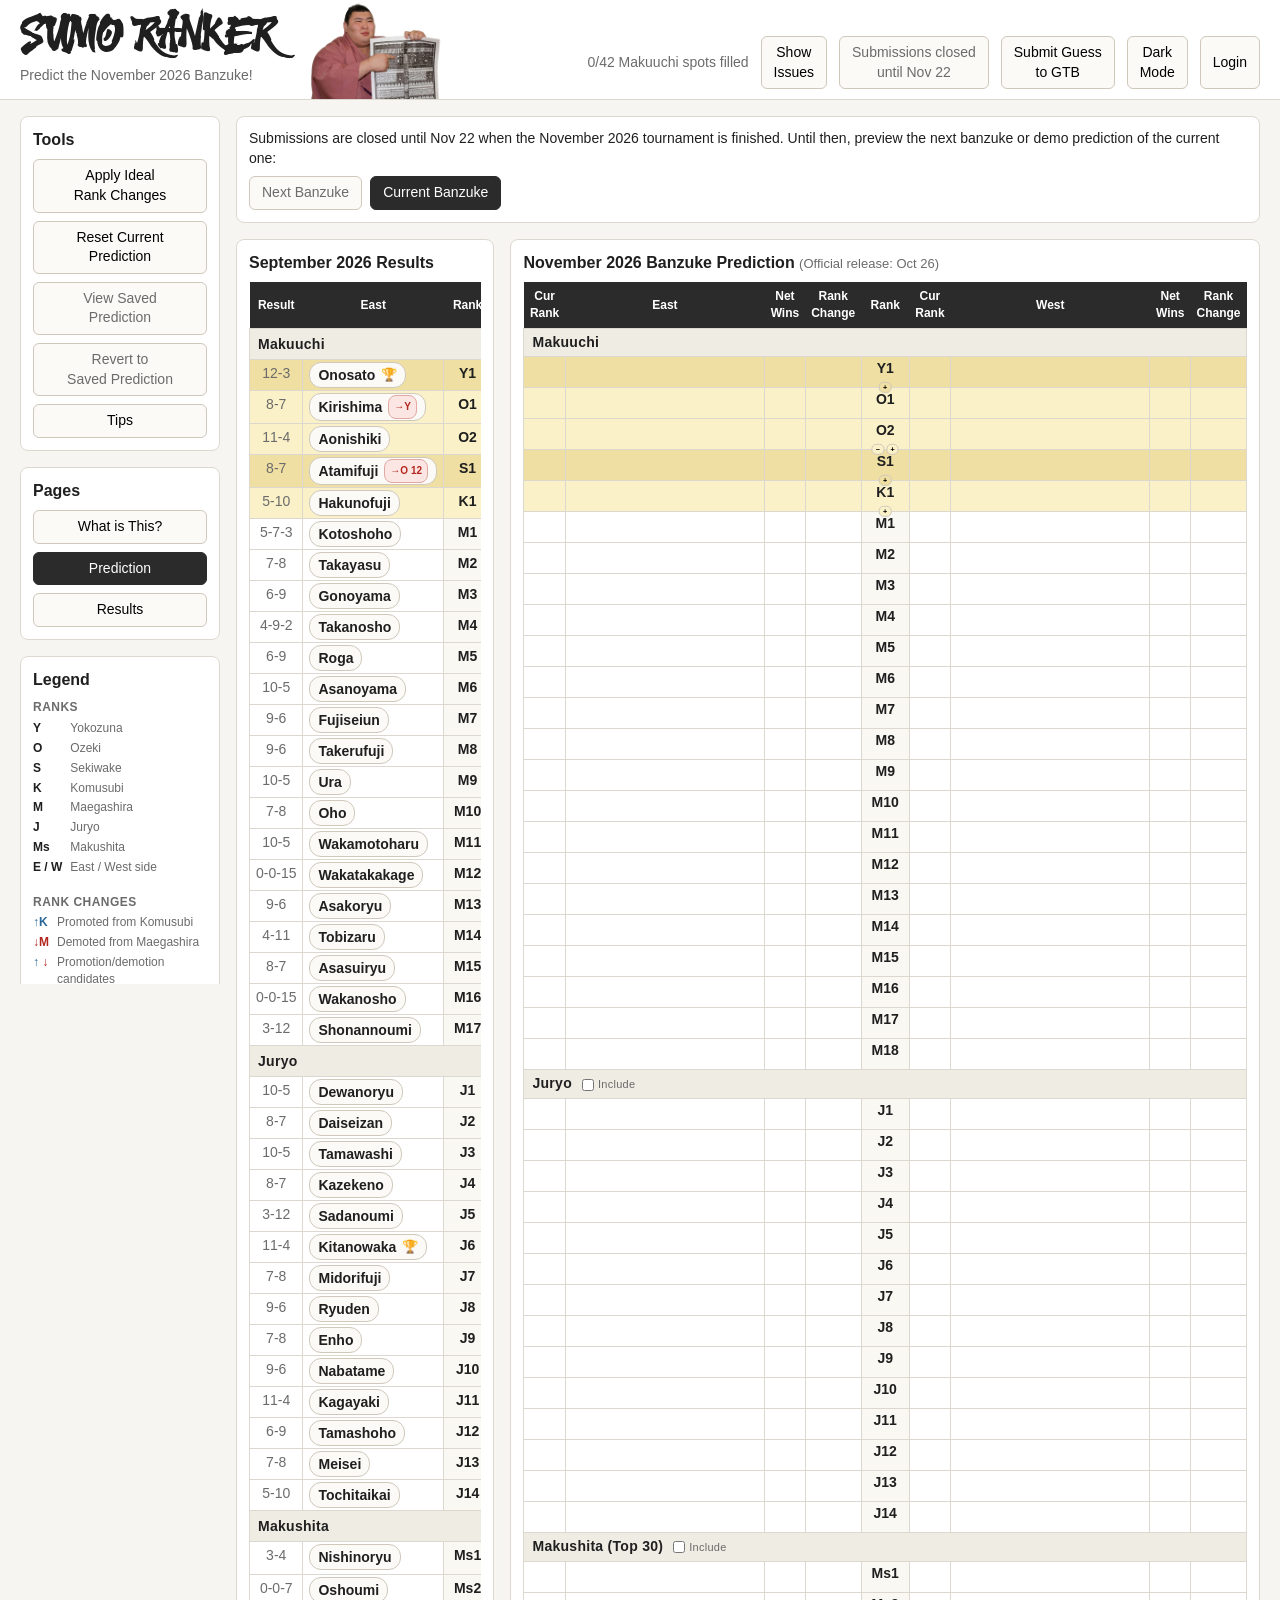
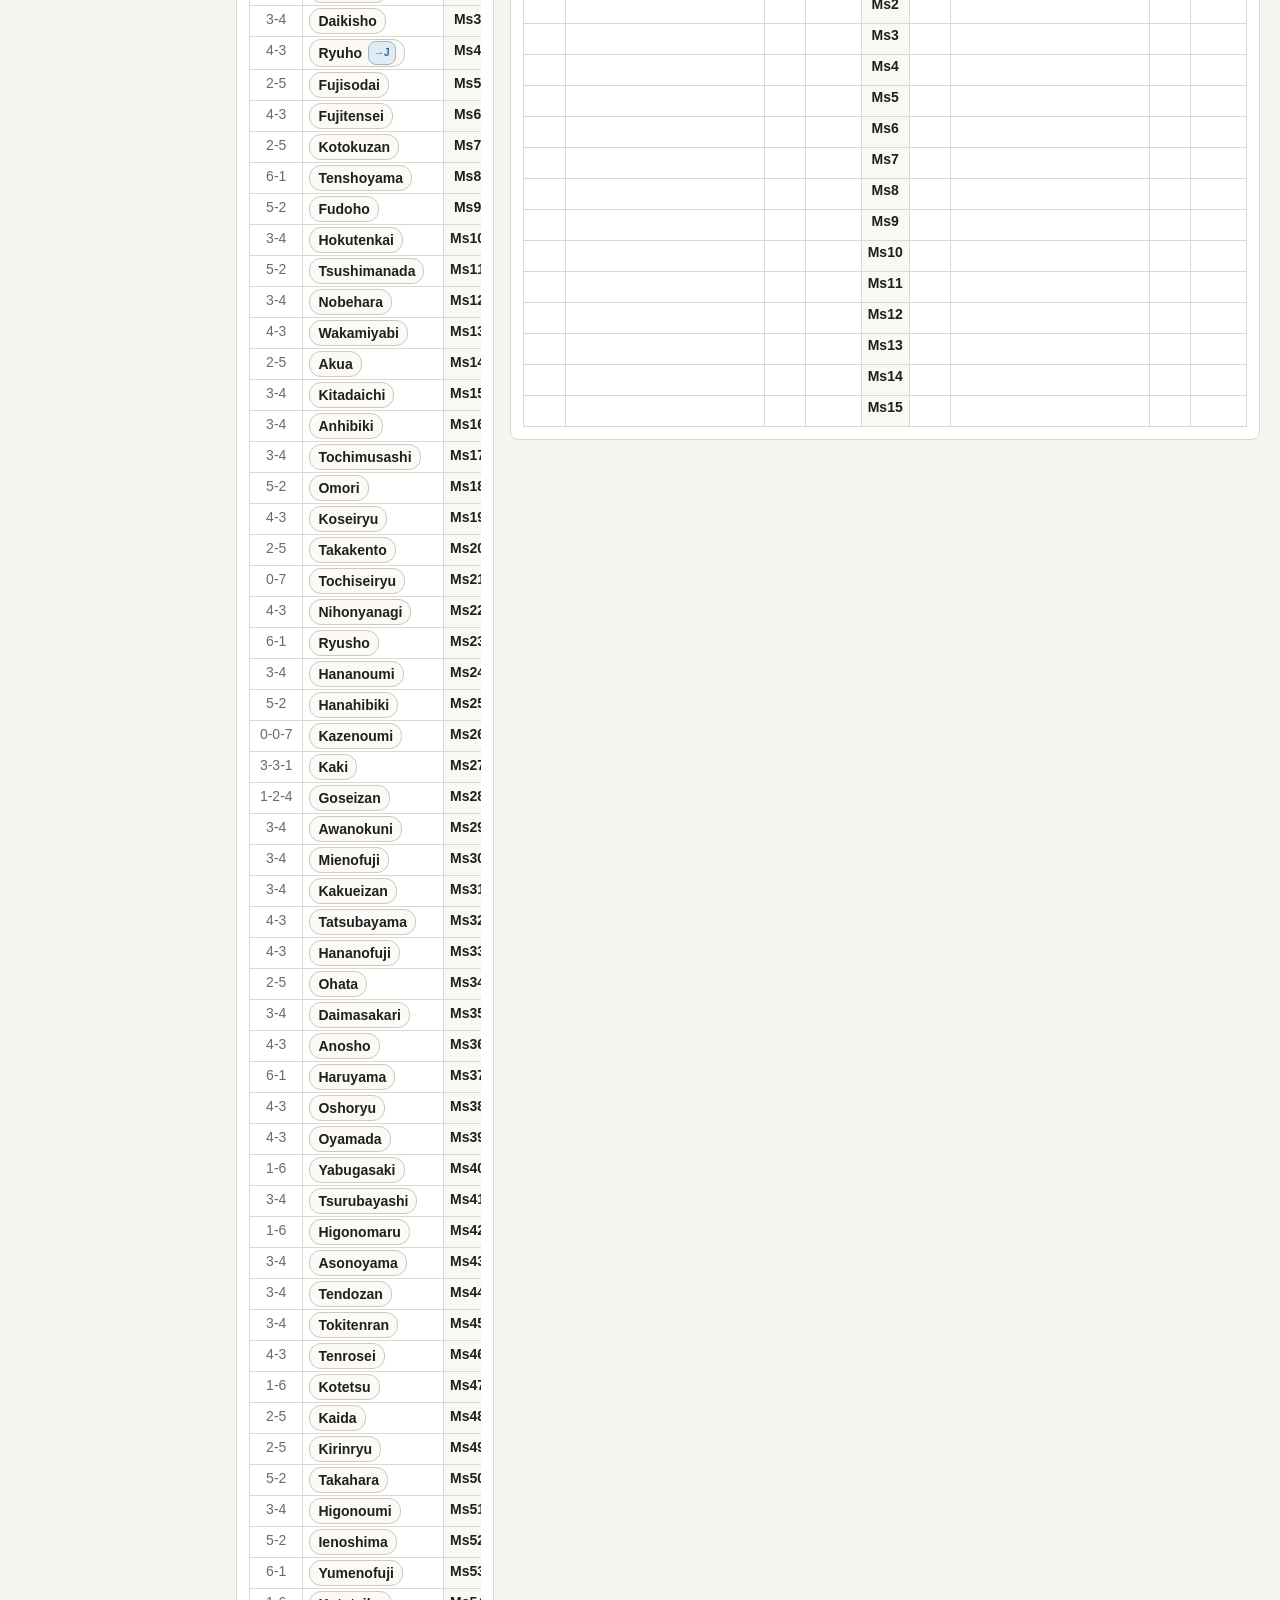
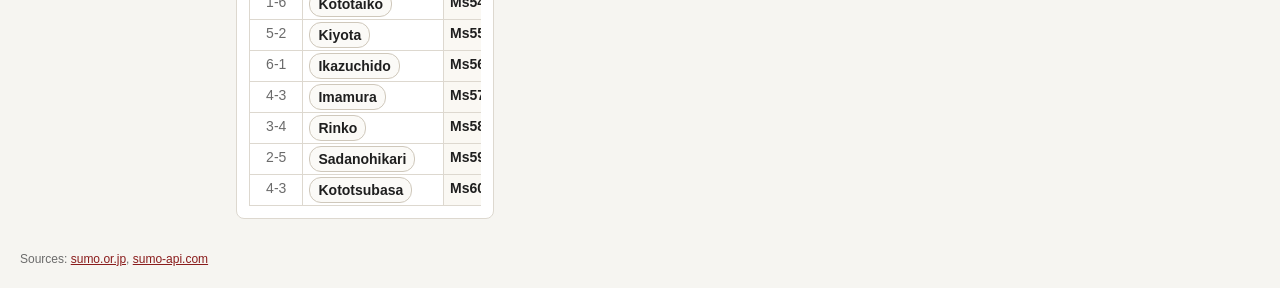
==== commit 50626893: "Mark confirmed Juryo promotions from the JSA announcement The JSA announces the next basho's new and" ====
--- a/public/index.html
+++ b/public/index.html
@@ -134,6 +134,7 @@
           <dt><span class="tag tag-ozeki-return">↪O 10</span></dt><dd>Ozeki demoted due to injury can obtain ozeki re-promotion with 10 wins</dd>
           <dt><span class="tag tag-komusubi-force">→S 11</span></dt><dd>New sekiwake slot forced by 11+ wins at komusubi even if no existing slot is available</dd>
           <dt><span class="tag tag-maegashira-force">→K <i>n</i></span></dt><dd>New komusubi slot forced by 8+ wins at M1 or 10+ wins at M2 even if no existing slot is available</dd>
+          <dt><span class="tag tag-juryo-promotion">→J</span></dt><dd>Confirmed for Juryo promotion</dd>
           <dt><span class="tag tag-suspended">SUS</span></dt><dd>Suspended</dd>
           <dt><span class="tag tag-retired">Retired</span></dt><dd>Retired</dd>
           <dt><span class="tag tag-met">→O 11</span></dt><dd>Blue: Achieved Target</dd>
@@ -248,7 +249,7 @@
     </ul>
     <h2>Tool Buttons</h2>
     <ul>
-      <li><b>Apply Ideal Rank Changes:</b> places every unplaced rikishi by their net wins, leaving conflicts for you. Already placed rikishi aren't moved. In Makushita each win is worth 4 rows, and a kachi-koshi at Ms5 or above or a 7-0 at Ms15 or above makes a Juryo candidate. Unavailable in Next Banzuke mode, since records aren't final.</li>
+      <li><b>Apply Ideal Rank Changes:</b> places every unplaced rikishi by their net wins, leaving conflicts for you. Already placed rikishi aren't moved. In Makushita each win is worth 4 rows, and a kachi-koshi at Ms5 or above or a 7-0 at Ms15 or above makes a Juryo candidate; once the Juryo promotions are announced (→J), only those rikishi are candidates and the rest of Makushita stops at Ms1E. Unavailable in Next Banzuke mode, since records aren't final.</li>
       <li><b>Reset Current Guesses:</b> clears every placement.</li>
       <li><b>View Saved Prediction:</b> swaps the results table for your last saved prediction, with every slot where it differs from your current guesses outlined in blue on your prediction. <b>View Tournament Results</b> switches back.</li>
       <li><b>Revert to Saved Guesses:</b> replaces your current guesses with your last saved prediction.</li>
--- a/public/css/app.css
+++ b/public/css/app.css
@@ -356,9 +356,9 @@
 .dark .tag { background: #4a4230; color: #ecdfc4; } /* dark: neutral badge */
 /* Indicator badges (badges() in banzuke.js): neutral by default, then blue/red once the result decides them. */
 .tag-yusho { background: none; padding: 0; font-size: 13px; line-height: 14px; }
-.tag-kadoban, .tag-tsunatori, .tag-ozeki-run, .tag-ozeki-return, .tag-komusubi-force, .tag-maegashira-force, .tag-suspended, .tag-retired { background: #e6e2d8; color: #3a3a3a; font-weight: 700; }
+.tag-kadoban, .tag-tsunatori, .tag-ozeki-run, .tag-ozeki-return, .tag-komusubi-force, .tag-maegashira-force, .tag-juryo-promotion, .tag-suspended, .tag-retired { background: #e6e2d8; color: #3a3a3a; font-weight: 700; }
 /* dark: status badges */
-.dark .tag-kadoban, .dark .tag-tsunatori, .dark .tag-ozeki-run, .dark .tag-ozeki-return, .dark .tag-komusubi-force, .dark .tag-maegashira-force, .dark .tag-suspended, .dark .tag-retired { background: #3a3e44; color: #d7dade; }
+.dark .tag-kadoban, .dark .tag-tsunatori, .dark .tag-ozeki-run, .dark .tag-ozeki-return, .dark .tag-komusubi-force, .dark .tag-maegashira-force, .dark .tag-juryo-promotion, .dark .tag-suspended, .dark .tag-retired { background: #3a3e44; color: #d7dade; }
 .tag-met { background: var(--up-bg); color: var(--up); border: 1px solid var(--up-border); }
 .tag-missed { background: var(--down-bg); color: var(--down); border: 1px solid var(--down-border); }
 /* dark: a met/missed badge also carries its neutral base class, whose .dark override above outranks
